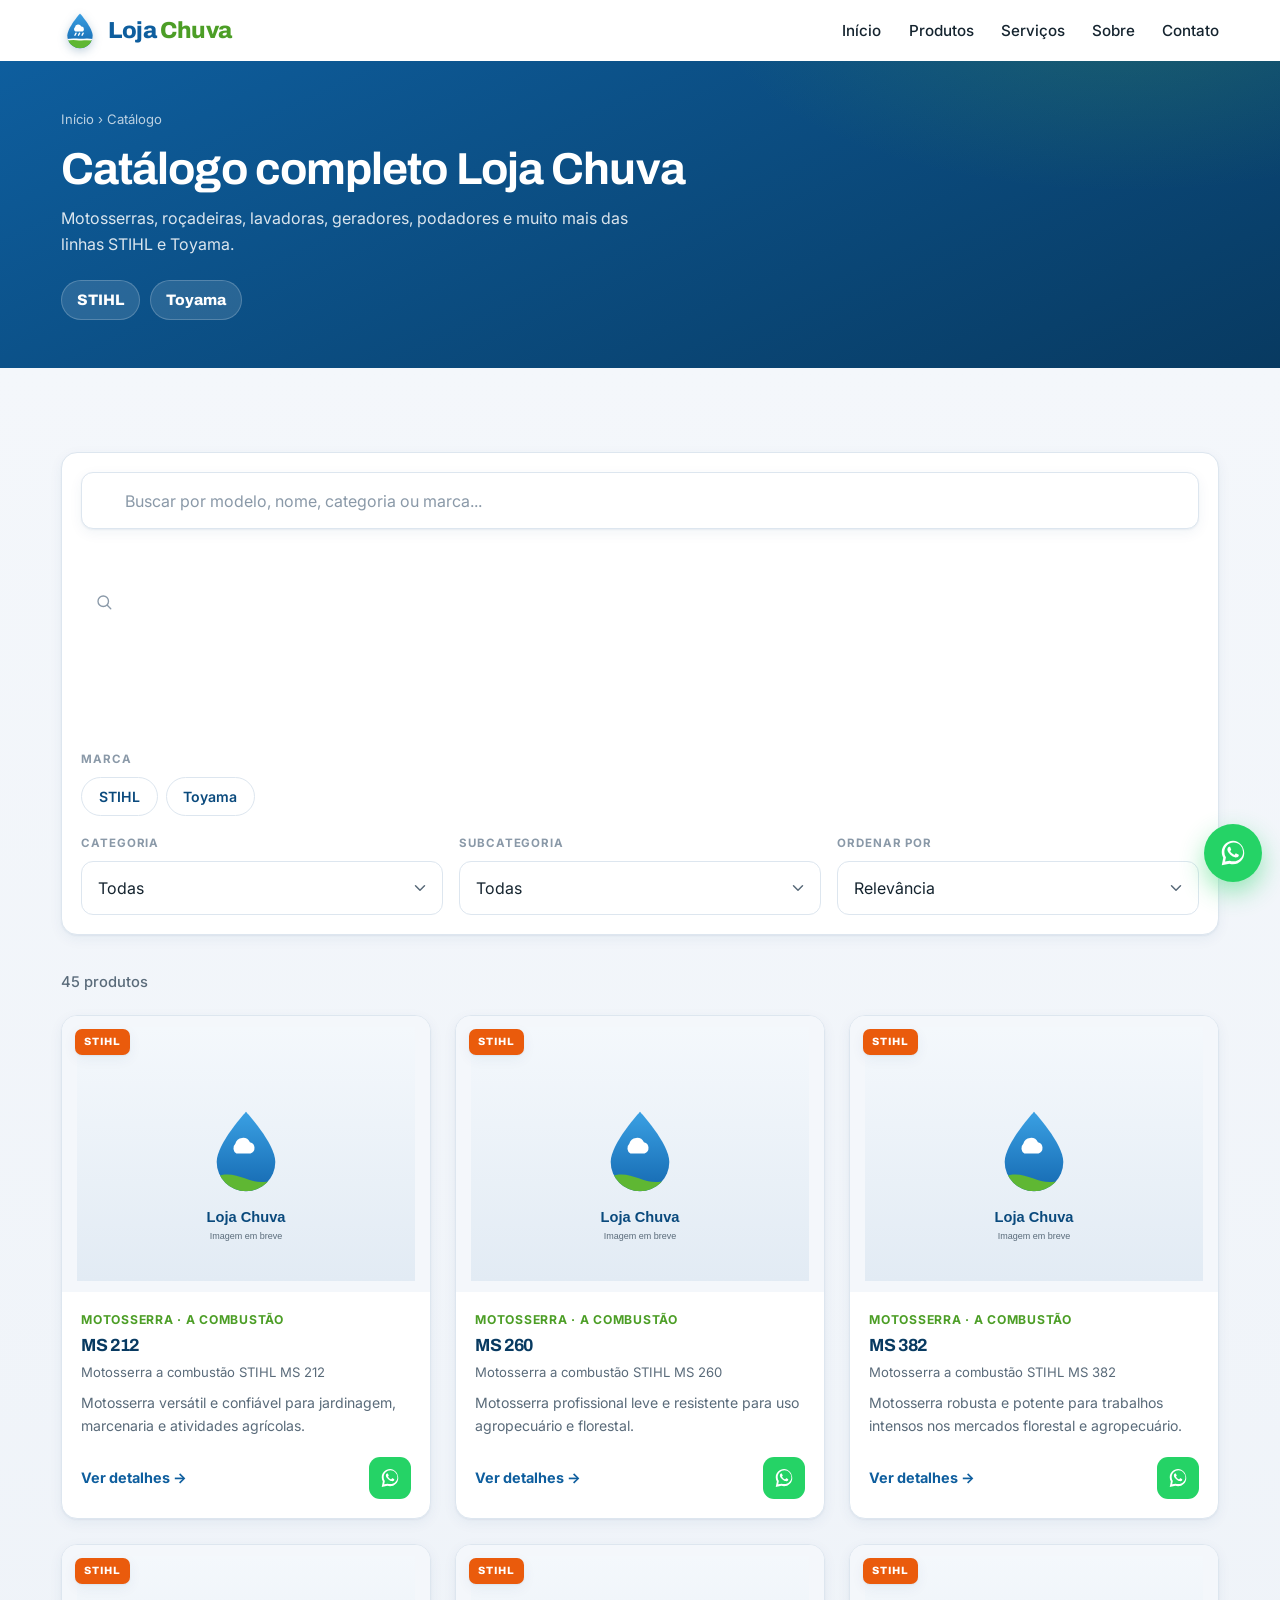
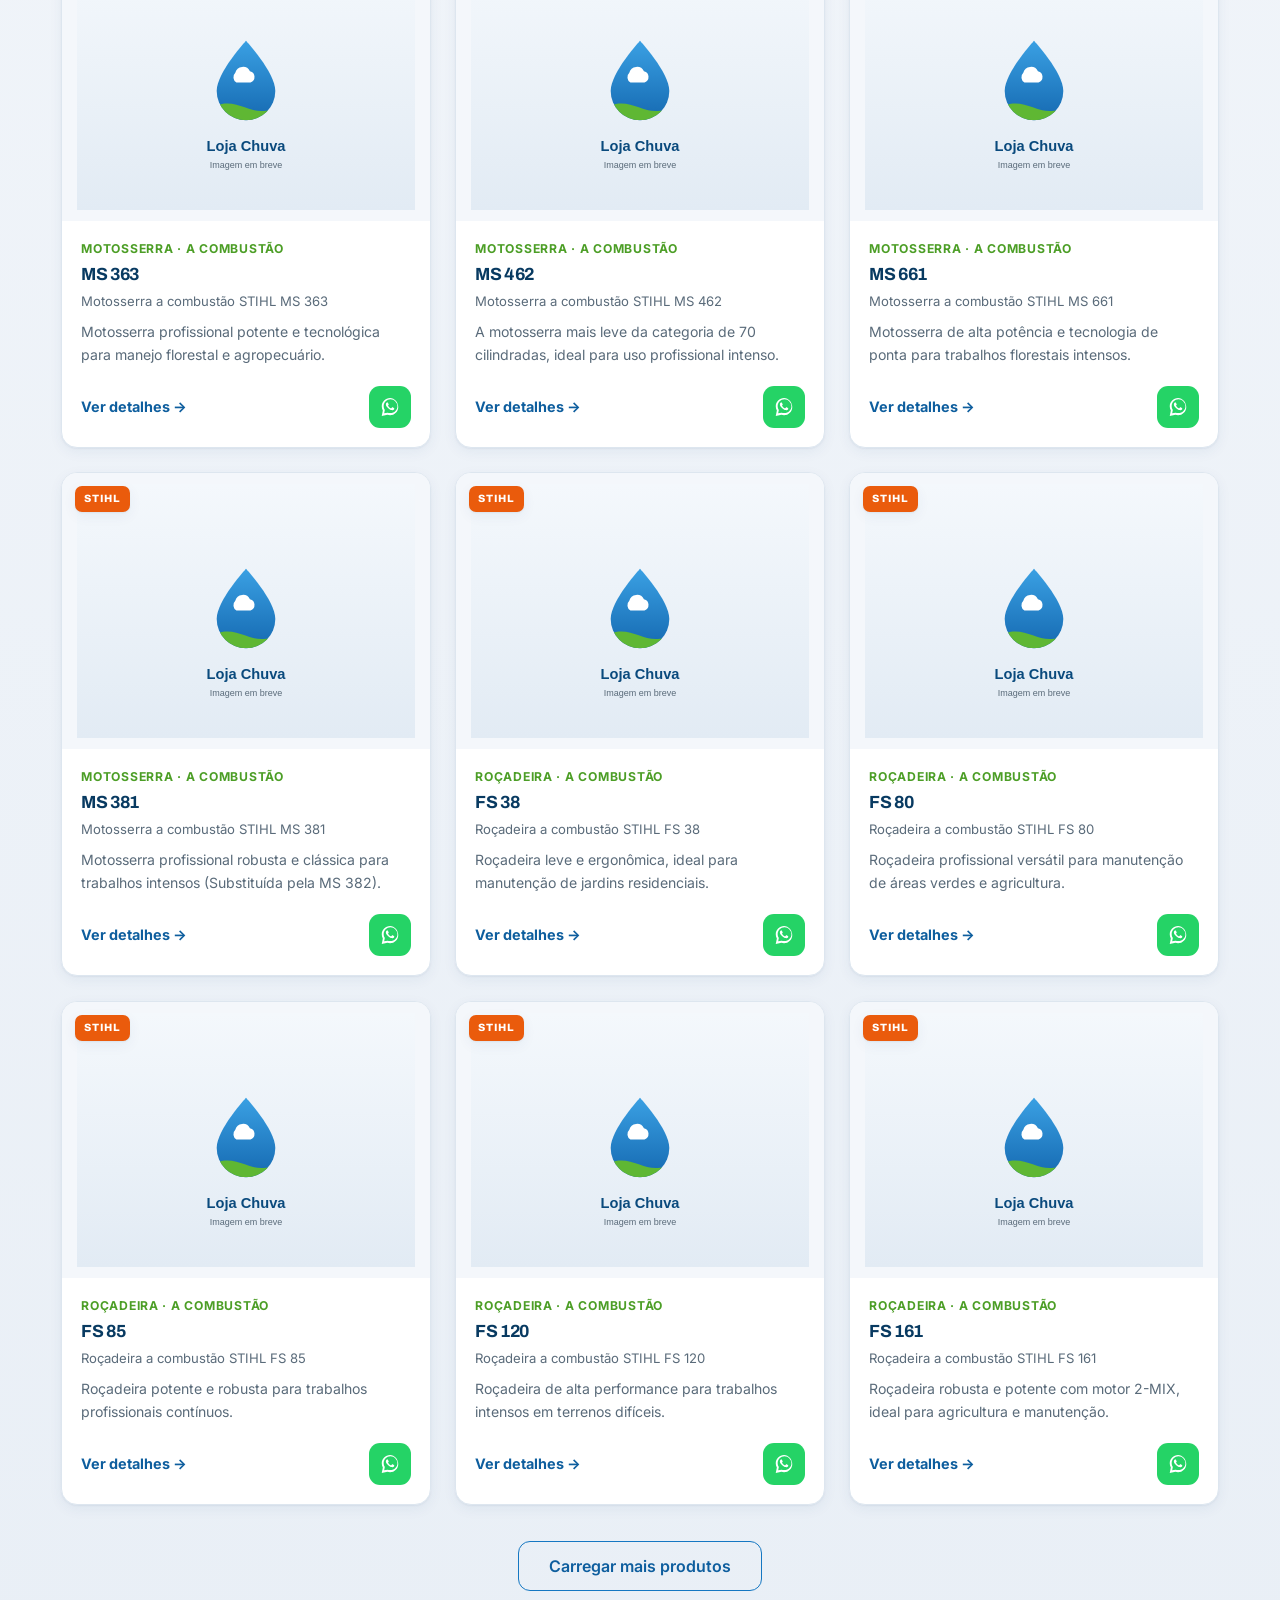
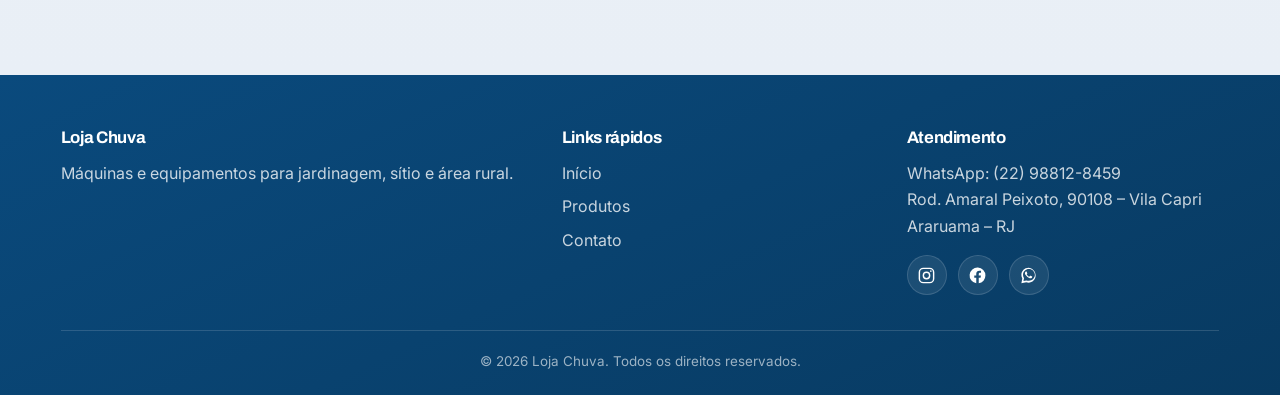
==== catalogo.html @ 65fa869e "feat: finalize Loja Chuva catalog website" ====
<!DOCTYPE html>
<html lang="pt-BR">
<head>
  <meta charset="UTF-8" />
  <meta name="viewport" content="width=device-width, initial-scale=1.0" />
  <title>Catálogo | Loja Chuva</title>
  <meta name="description" content="Catálogo de máquinas STIHL e Toyama da Loja Chuva: motosserras, roçadeiras, geradores e muito mais." />

  <link rel="preconnect" href="https://fonts.googleapis.com" />
  <link rel="preconnect" href="https://fonts.gstatic.com" crossorigin />
  <link href="https://fonts.googleapis.com/css2?family=Archivo:wght@600;700;800&family=Inter:wght@400;500;600;700&display=swap" rel="stylesheet" />

  <link rel="icon" type="image/png" href="assets/logo/logo-loja-chuva.png" />
  <link rel="stylesheet" href="css/style.css" />
  <link rel="stylesheet" href="css/animations.css" />
</head>
<body>

  <!-- ===================== HEADER (comum) ===================== -->
  <header class="site-header">
    <div class="site-header__inner">
      <a class="site-header__logo" href="index.html" aria-label="Loja Chuva - página inicial">
        <svg class="site-header__mark" viewBox="0 0 48 48" fill="none" aria-hidden="true">
          <defs>
            <linearGradient id="lcDrop" x1="24" y1="3" x2="24" y2="46" gradientUnits="userSpaceOnUse"><stop stop-color="#3AA0E3"/><stop offset="1" stop-color="#1366AE"/></linearGradient>
            <clipPath id="lcClip"><path d="M24 3C24 3 8 21 8 31a16 16 0 0 0 32 0C40 21 24 3 24 3Z"/></clipPath>
          </defs>
          <path d="M24 3C24 3 8 21 8 31a16 16 0 0 0 32 0C40 21 24 3 24 3Z" fill="url(#lcDrop)"/>
          <g clip-path="url(#lcClip)"><path d="M0 39C12 33 19 37 29 36s17 2 24 1v12H0Z" fill="#5FB733"/><path d="M0 39C12 33 19 37 29 36s17 2 24 1" stroke="#fff" stroke-width="2" fill="none"/></g>
          <path d="M17.6 20.6a4.2 4.2 0 0 1 8-1 3.2 3.2 0 0 1 .3 6.4H18.2a3.3 3.3 0 0 1-.6-5.4Z" fill="#fff"/>
          <g stroke="#fff" stroke-width="1.8" stroke-linecap="round"><path d="M19 28l-1.4 2.6"/><path d="M23.5 28l-1.4 2.6"/><path d="M28 28l-1.4 2.6"/></g>
        </svg>
        <span class="site-header__word">Loja <span class="is-accent">Chuva</span></span>
      </a>
      <button class="menu-toggle" data-menu-toggle aria-label="Abrir menu" aria-expanded="false">☰</button>
      <nav class="main-nav" data-nav>
        <ul>
          <li><a href="index.html">Início</a></li>
          <li><a href="catalogo.html">Produtos</a></li>
          <li><a href="index.html#servicos">Serviços</a></li>
          <li><a href="index.html#sobre">Sobre</a></li>
          <li><a href="index.html#contato">Contato</a></li>
        </ul>
      </nav>
    </div>
  </header>

  <!-- ===================== CONTEUDO ===================== -->
  <main>
    <!-- Hero do catalogo -->
    <section class="catalog-hero">
      <div class="container">
        <nav class="catalog-hero__crumb" aria-label="Você está em">
          <a href="index.html">Início</a> &rsaquo; <span>Catálogo</span>
        </nav>
        <h1 class="catalog-hero__title">Catálogo completo Loja Chuva</h1>
        <p class="catalog-hero__sub">
          Motosserras, roçadeiras, lavadoras, geradores, podadores e muito mais das linhas
          STIHL e Toyama.
        </p>
        <div class="catalog-hero__brands" data-hero-brands aria-label="Marcas"></div>
      </div>
    </section>

    <section class="page-section page-section--tint">
      <div class="container catalog">
        <!-- Botao de filtros (mobile) -->
        <button class="catalog-filter-toggle" data-filter-toggle type="button" aria-expanded="false">
          <svg viewBox="0 0 24 24" fill="none" stroke="currentColor" stroke-width="1.8" stroke-linecap="round" stroke-linejoin="round" aria-hidden="true"><path d="M4 6h16M7 12h10M10 18h4"/></svg>
          Filtrar e ordenar
        </button>

        <!-- Painel de filtros (colapsavel no mobile) -->
        <div class="catalog-panel" data-filters-panel>
          <div class="catalog-search">
            <svg viewBox="0 0 24 24" fill="none" stroke="currentColor" stroke-width="1.8" stroke-linecap="round" stroke-linejoin="round" aria-hidden="true"><circle cx="11" cy="11" r="7"/><path d="M21 21l-4.3-4.3"/></svg>
            <input type="search" data-search placeholder="Buscar por modelo, nome, categoria ou marca..." aria-label="Buscar produtos" />
          </div>

          <div class="catalog-filter">
            <span class="catalog-filter__label">Marca</span>
            <div class="catalog-pills" data-filter-brand role="group" aria-label="Filtrar por marca"></div>
          </div>

          <div class="catalog-filter catalog-filter--row">
            <label class="catalog-field">
              <span class="catalog-filter__label">Categoria</span>
              <select data-filter-category aria-label="Filtrar por categoria"><option value="">Todas</option></select>
            </label>
            <label class="catalog-field">
              <span class="catalog-filter__label">Subcategoria</span>
              <select data-filter-subcategory aria-label="Filtrar por subcategoria"><option value="">Todas</option></select>
            </label>
            <label class="catalog-field">
              <span class="catalog-filter__label">Ordenar por</span>
              <select data-sort aria-label="Ordenar produtos">
                <option value="relevancia">Relevância</option>
                <option value="nome">Nome (A–Z)</option>
                <option value="marca">Marca (STIHL → Toyama)</option>
                <option value="categoria">Categoria</option>
              </select>
            </label>
          </div>
        </div>

        <!-- Chips de filtros ativos -->
        <div class="catalog-active" data-active-filters></div>

        <!-- Contador -->
        <p class="catalog-count" data-count aria-live="polite"></p>

        <!-- Grade de produtos -->
        <div class="product-grid" data-grid aria-busy="true"></div>

        <!-- Carregar mais -->
        <div class="catalog-more" data-more hidden>
          <button class="btn btn--outline btn--lg" data-load-more type="button">Carregar mais produtos</button>
        </div>
      </div>
    </section>
  </main>

  <!-- ===================== FOOTER (comum) ===================== -->
  <footer class="site-footer">
    <div class="container">
      <div class="site-footer__grid">
        <div>
          <h4>Loja Chuva</h4>
          <p>Máquinas e equipamentos para jardinagem, sítio e área rural.</p>
        </div>
        <div>
          <h4>Links rápidos</h4>
          <ul>
            <li><a href="index.html">Início</a></li>
            <li><a href="catalogo.html">Produtos</a></li>
            <li><a href="index.html#contato">Contato</a></li>
          </ul>
        </div>
        <div>
          <h4>Atendimento</h4>
          <p>WhatsApp: (22) 98812-8459</p>
          <p>Rod. Amaral Peixoto, 90108 – Vila Capri</p>
          <p>Araruama – RJ</p>
          <!-- TODO: substituir os # pelos links reais das redes sociais da Loja Chuva -->
          <div class="site-footer__social">
            <a href="#" aria-label="Instagram da Loja Chuva">
              <svg viewBox="0 0 24 24" fill="none" stroke="currentColor" stroke-width="1.8" stroke-linecap="round" stroke-linejoin="round" aria-hidden="true"><rect x="3" y="3" width="18" height="18" rx="5"/><circle cx="12" cy="12" r="4"/><circle cx="17.5" cy="6.5" r="1" fill="currentColor" stroke="none"/></svg>
            </a>
            <a href="#" aria-label="Facebook da Loja Chuva">
              <svg viewBox="0 0 24 24" fill="currentColor" aria-hidden="true"><path d="M22 12a10 10 0 1 0-11.56 9.88v-6.99H7.9V12h2.54V9.8c0-2.5 1.49-3.89 3.78-3.89 1.09 0 2.24.2 2.24.2v2.46h-1.26c-1.24 0-1.63.77-1.63 1.56V12h2.78l-.44 2.89h-2.34v6.99A10 10 0 0 0 22 12z"/></svg>
            </a>
            <a data-whatsapp-generic href="#" target="_blank" rel="noopener" aria-label="WhatsApp da Loja Chuva">
              <svg viewBox="0 0 32 32" fill="currentColor" aria-hidden="true"><path d="M16.04 3C9.4 3 4 8.4 4 15.04c0 2.12.55 4.18 1.6 6L4 29l8.16-1.55a12 12 0 0 0 3.88.64h.01C22.69 28.09 28 22.69 28 16.05 28 9.4 22.68 3 16.04 3zm0 21.9h-.01a10 10 0 0 1-3.4-.58l-.24-.1-4.84.92.92-4.72-.16-.25a9.94 9.94 0 0 1-1.52-5.3c0-5.5 4.48-9.98 9.99-9.98 2.67 0 5.18 1.04 7.06 2.93a9.9 9.9 0 0 1 2.93 7.06c0 5.5-4.48 9.98-9.99 9.98zm5.48-7.48c-.3-.15-1.77-.87-2.04-.97-.27-.1-.47-.15-.67.15-.2.3-.77.97-.95 1.17-.17.2-.35.22-.65.07-.3-.15-1.26-.46-2.4-1.48-.89-.79-1.49-1.77-1.66-2.07-.17-.3-.02-.46.13-.61.13-.13.3-.35.45-.52.15-.17.2-.3.3-.5.1-.2.05-.37-.02-.52-.08-.15-.67-1.62-.92-2.22-.24-.58-.49-.5-.67-.51l-.57-.01c-.2 0-.52.07-.8.37-.27.3-1.05 1.02-1.05 2.5 0 1.47 1.08 2.89 1.23 3.09.15.2 2.12 3.24 5.14 4.54.72.31 1.28.5 1.71.64.72.23 1.38.2 1.9.12.58-.09 1.77-.72 2.02-1.42.25-.7.25-1.3.17-1.42-.07-.13-.27-.2-.57-.35z"/></svg>
            </a>
          </div>
        </div>
      </div>
      <div class="site-footer__bottom">
        &copy; <span data-current-year>2026</span> Loja Chuva. Todos os direitos reservados.
      </div>
    </div>
  </footer>

  <a class="whatsapp-float" data-whatsapp-float href="#" target="_blank" rel="noopener" aria-label="Falar no WhatsApp">
    <svg viewBox="0 0 32 32" fill="currentColor" aria-hidden="true"><path d="M16.04 3C9.4 3 4 8.4 4 15.04c0 2.12.55 4.18 1.6 6L4 29l8.16-1.55a12 12 0 0 0 3.88.64h.01C22.69 28.09 28 22.69 28 16.05 28 9.4 22.68 3 16.04 3zm0 21.9h-.01a10 10 0 0 1-3.4-.58l-.24-.1-4.84.92.92-4.72-.16-.25a9.94 9.94 0 0 1-1.52-5.3c0-5.5 4.48-9.98 9.99-9.98 2.67 0 5.18 1.04 7.06 2.93a9.9 9.9 0 0 1 2.93 7.06c0 5.5-4.48 9.98-9.99 9.98zm5.48-7.48c-.3-.15-1.77-.87-2.04-.97-.27-.1-.47-.15-.67.15-.2.3-.77.97-.95 1.17-.17.2-.35.22-.65.07-.3-.15-1.26-.46-2.4-1.48-.89-.79-1.49-1.77-1.66-2.07-.17-.3-.02-.46.13-.61.13-.13.3-.35.45-.52.15-.17.2-.3.3-.5.1-.2.05-.37-.02-.52-.08-.15-.67-1.62-.92-2.22-.24-.58-.49-.5-.67-.51l-.57-.01c-.2 0-.52.07-.8.37-.27.3-1.05 1.02-1.05 2.5 0 1.47 1.08 2.89 1.23 3.09.15.2 2.12 3.24 5.14 4.54.72.31 1.28.5 1.71.64.72.23 1.38.2 1.9.12.58-.09 1.77-.72 2.02-1.42.25-.7.25-1.3.17-1.42-.07-.13-.27-.2-.57-.35z"/></svg>
  </a>

  <!-- ===================== SCRIPTS ===================== -->
  <!-- Ordem importa: data-loader.js -> main.js -> catalogo.js -->
  <script src="js/data-loader.js"></script>
  <script src="js/main.js"></script>
  <script src="js/catalogo.js"></script>
</body>
</html>
---- css/style.css ----
/* =============================================================
   Loja Chuva v2.0 - style.css
   -------------------------------------------------------------
   Identidade real da marca: AZUL (gota) + VERDE (colina) + branco.
   Tipografia: Archivo (titulos / letreiro) + Inter (corpo).
   Visual institucional/comercial, loja fisica confiavel.
   ============================================================= */

/* ---- Tokens ---- */
:root {
  /* Azul (cor principal - da gota do logo) */
  --azul-300: #e8f3fc;
  --azul-400: #5fb2ea;
  --azul-500: #2a93dc;
  --azul-600: #1577c2;
  --azul-700: #0e5e9e;
  --azul-800: #0a4a7d;
  --azul-900: #083a61;
  /* Verde (apoio - da colina do logo) */
  --verde-300: #e4f5d8;
  --verde-400: #7bcb53;
  --verde-500: #5fb733;
  --verde-600: #4c9e26;
  --verde-700: #3c8420;
  /* Neutros frios */
  --branco: #ffffff;
  --gelo: #f4f7fb;
  --gelo-200: #e9eff6;
  --linha: #dde6ef;
  --tinta: #15242f;
  --tinta-400: #51647400;
  --cinza: #5a6b7a;
  --cinza-300: #8a99a8;
  --whatsapp: #25d366;

  /* Aliases de compatibilidade (regras antigas) */
  --cor-primaria: var(--azul-600);
  --cor-primaria-escura: var(--azul-800);
  --cor-secundaria: var(--verde-500);
  --cor-grafite: var(--tinta);
  --cor-clara: var(--gelo);
  --cor-branca: #ffffff;
  --cor-whatsapp: var(--whatsapp);
  --verde-800: var(--verde-700);

  --fonte-titulo: "Archivo", system-ui, sans-serif;
  --fonte-corpo: "Inter", system-ui, -apple-system, sans-serif;

  --raio: 16px;
  --raio-sm: 11px;
  --container: 1200px;
  --ease: cubic-bezier(0.22, 0.61, 0.36, 1);

  --sombra-sm: 0 1px 2px rgba(10, 74, 125, 0.06), 0 4px 14px rgba(10, 74, 125, 0.06);
  --sombra-md: 0 10px 26px rgba(10, 74, 125, 0.1), 0 2px 6px rgba(10, 74, 125, 0.06);
  --sombra-lg: 0 26px 56px rgba(8, 58, 97, 0.2);
  --sombra: var(--sombra-md);
}

/* ---- Reset / base ---- */
*, *::before, *::after { box-sizing: border-box; margin: 0; padding: 0; }
html { scroll-behavior: smooth; }
body {
  font-family: var(--fonte-corpo);
  color: var(--tinta);
  background: var(--branco);
  line-height: 1.65;
  -webkit-font-smoothing: antialiased;
  text-rendering: optimizeLegibility;
}
h1, h2, h3, h4 {
  font-family: var(--fonte-titulo);
  line-height: 1.08;
  letter-spacing: -0.02em;
  color: var(--tinta);
  font-weight: 700;
}
img { max-width: 100%; display: block; }
ul { list-style: none; }
a { color: inherit; text-decoration: none; }
::selection { background: var(--azul-600); color: #fff; }
:focus-visible { outline: 3px solid rgba(42, 147, 220, 0.55); outline-offset: 2px; border-radius: 6px; }

.container { width: 100%; max-width: var(--container); margin: 0 auto; padding: 0 1.3rem; }

/* =============================================================
   BOTOES
   ============================================================= */
.btn {
  display: inline-flex; align-items: center; justify-content: center; gap: 0.5rem;
  padding: 0.85rem 1.6rem;
  border-radius: 12px;
  font-family: var(--fonte-corpo); font-weight: 600; font-size: 0.95rem; line-height: 1;
  cursor: pointer; border: 1.5px solid transparent;
  transition: transform 0.25s var(--ease), box-shadow 0.25s var(--ease),
    background-color 0.25s var(--ease), border-color 0.25s var(--ease), color 0.25s var(--ease);
}
.btn:hover { transform: translateY(-2px); box-shadow: var(--sombra-md); }
.btn:active { transform: translateY(0); }
.btn--primary { background: var(--azul-600); color: #fff; }
.btn--primary:hover { background: var(--azul-700); }
.btn--secondary { background: var(--verde-500); color: #07330a; }
.btn--secondary:hover { background: var(--verde-600); color: #fff; }
.btn--outline { background: transparent; border-color: var(--azul-600); color: var(--azul-700); }
.btn--outline:hover { background: var(--azul-600); color: #fff; }
.btn--outline-light { background: rgba(255,255,255,0.08); border-color: rgba(255,255,255,0.6); color: #fff; }
.btn--outline-light:hover { background: rgba(255,255,255,0.18); border-color: #fff; }
.btn--whatsapp { background: var(--whatsapp); color: #06351c; font-weight: 700; }
.btn--whatsapp:hover { background: #1fc05c; }
.btn--lg { padding: 1rem 1.9rem; font-size: 1rem; }

/* =============================================================
   HEADER + LOGOMARCA
   ============================================================= */
.site-header {
  position: sticky; top: 0; z-index: 100;
  background: rgba(255,255,255,0.82);
  -webkit-backdrop-filter: blur(12px); backdrop-filter: blur(12px);
  border-bottom: 1px solid transparent;
  transition: box-shadow 0.3s var(--ease), border-color 0.3s var(--ease), background-color 0.3s var(--ease);
}
.site-header--scrolled { box-shadow: var(--sombra-sm); border-bottom-color: var(--linha); background: rgba(255,255,255,0.94); }
.site-header__inner {
  display: flex; align-items: center; justify-content: space-between; gap: 1.2rem;
  padding: 0.7rem 1.3rem; max-width: var(--container); margin: 0 auto;
}
.site-header__logo { display: inline-flex; align-items: center; gap: 0.6rem; }
.site-header__mark { width: 38px; height: 38px; flex: none; filter: drop-shadow(0 3px 5px rgba(10,74,125,0.25)); }
.site-header__word {
  font-family: var(--fonte-titulo); font-weight: 800; font-size: 1.45rem; letter-spacing: -0.02em;
  color: var(--azul-700); line-height: 1;
}
.site-header__word .is-accent { color: var(--verde-600); }

.main-nav ul { display: flex; gap: 1.7rem; }
.main-nav a { position: relative; font-weight: 500; font-size: 0.95rem; color: var(--tinta); padding: 0.2rem 0; }
.main-nav a::after { content: ""; position: absolute; left: 0; bottom: -3px; height: 2px; width: 0; background: var(--verde-500); transition: width 0.3s var(--ease); }
.main-nav a:hover { color: var(--azul-700); }
.main-nav a:hover::after { width: 100%; }

.menu-toggle { display: none; background: none; border: none; font-size: 1.7rem; line-height: 1; cursor: pointer; color: var(--azul-700); }

/* =============================================================
   ESTRUTURA DE SECAO
   ============================================================= */
.page-section { padding: 4.5rem 0; }
.page-section--tint { background: linear-gradient(180deg, var(--gelo) 0%, var(--gelo-200) 100%); }
.page-section--dark {
  background:
    radial-gradient(900px 420px at 88% -10%, rgba(95,183,51,0.22), transparent 60%),
    linear-gradient(155deg, var(--azul-700) 0%, var(--azul-900) 100%);
  color: rgba(255,255,255,0.92);
}
.section-head { max-width: 680px; margin-bottom: 2.6rem; }
.section-head--center { margin-left: auto; margin-right: auto; text-align: center; }
.eyebrow {
  display: inline-flex; align-items: center; gap: 0.55rem;
  font-family: var(--fonte-titulo); font-weight: 700; font-size: 0.76rem;
  letter-spacing: 0.14em; text-transform: uppercase; color: var(--verde-600); margin-bottom: 0.8rem;
}
.eyebrow::before { content: ""; width: 26px; height: 3px; border-radius: 3px; background: var(--verde-500); }
.eyebrow--light { color: #bdf0a3; }
.section-head__sub { color: var(--cinza); margin-top: 0.6rem; font-size: 1.05rem; }
.section-foot { margin-top: 2.8rem; text-align: center; }
.page-title { font-size: clamp(1.8rem, 3.8vw, 2.6rem); color: var(--azul-800); font-weight: 800; }
.page-title--light { color: #fff; }
.empty-state { padding: 3rem 1rem; text-align: center; color: var(--cinza); }
.empty-state a { color: var(--azul-700); font-weight: 600; text-decoration: underline; }

/* =============================================================
   PLACEHOLDER DE IMAGEM (.media-ph)
   ============================================================= */
.media-ph { position: relative; overflow: hidden; background: linear-gradient(135deg, var(--azul-300) 0%, #d7e8f7 100%); }
.media-ph::before {
  content: ""; position: absolute; left: 50%; top: 50%; width: 46px; height: 46px;
  transform: translate(-50%, -78%); z-index: 0; opacity: 0.5;
  background-repeat: no-repeat; background-position: center; background-size: contain;
  background-image: url("data:image/svg+xml,%3Csvg xmlns='http://www.w3.org/2000/svg' viewBox='0 0 24 24' fill='none' stroke='%231577c2' stroke-width='1.4'%3E%3Crect x='3' y='3' width='18' height='18' rx='2'/%3E%3Ccircle cx='8.5' cy='8.5' r='1.6'/%3E%3Cpath d='M21 15l-5-5L5 21'/%3E%3C/svg%3E");
}
.media-ph::after {
  content: "Loja Chuva"; position: absolute; left: 0; right: 0; top: 50%; transform: translateY(14px);
  text-align: center; z-index: 0; font-family: var(--fonte-titulo); font-weight: 700;
  font-size: 0.7rem; letter-spacing: 0.18em; text-transform: uppercase; color: rgba(21,119,194,0.5);
}
.media-ph img { position: relative; z-index: 1; }
.media-ph--dark { background: linear-gradient(135deg, rgba(255,255,255,0.1) 0%, rgba(255,255,255,0.03) 100%); }
.media-ph--dark::before { opacity: 0.6; background-image: url("data:image/svg+xml,%3Csvg xmlns='http://www.w3.org/2000/svg' viewBox='0 0 24 24' fill='none' stroke='%23ffffff' stroke-width='1.4'%3E%3Crect x='3' y='3' width='18' height='18' rx='2'/%3E%3Ccircle cx='8.5' cy='8.5' r='1.6'/%3E%3Cpath d='M21 15l-5-5L5 21'/%3E%3C/svg%3E"); }
.media-ph--dark::after { color: rgba(255,255,255,0.7); }
img.is-broken { display: none; }

/* =============================================================
   HERO
   ============================================================= */
.hero { position: relative; overflow: hidden; padding: 3.2rem 0 4rem; background: linear-gradient(180deg, #ffffff 0%, var(--gelo) 100%); }
.hero::before {
  content: ""; position: absolute; top: -160px; right: -120px; width: 520px; height: 520px; z-index: 0;
  background: radial-gradient(circle at center, rgba(42,147,220,0.16), transparent 70%);
  pointer-events: none;
}
.hero__inner { position: relative; z-index: 1; display: grid; gap: 2.4rem; grid-template-columns: 1fr; align-items: center; }
.hero__eyebrow {
  display: inline-flex; align-items: center; gap: 0.5rem; font-family: var(--fonte-titulo);
  font-weight: 700; font-size: 0.78rem; letter-spacing: 0.12em; text-transform: uppercase;
  color: var(--azul-700); background: var(--azul-300); padding: 0.4rem 0.9rem; border-radius: 999px; margin-bottom: 1.1rem;
}
.hero__title { font-size: clamp(2.2rem, 6vw, 3.7rem); font-weight: 800; line-height: 1.02; color: var(--azul-900); }
.hero__title span { color: var(--verde-600); }
.hero__text { margin: 1.3rem 0 1.8rem; max-width: 50ch; font-size: 1.1rem; color: var(--cinza); }
.hero__actions { display: flex; flex-wrap: wrap; gap: 0.9rem; }
.hero__badges { display: flex; flex-wrap: wrap; gap: 0.55rem; margin-top: 2rem; }
.hero__badges li {
  font-size: 0.82rem; font-weight: 600; color: var(--azul-800);
  padding: 0.45rem 0.95rem; border-radius: 999px; background: #fff; border: 1px solid var(--linha); box-shadow: var(--sombra-sm);
}
.hero__badges li::before { content: "✓ "; color: var(--verde-600); font-weight: 800; }

.hero__media { position: relative; }
.hero__photo {
  position: relative; border-radius: 22px; overflow: hidden; min-height: 300px; aspect-ratio: 4 / 3;
  box-shadow: var(--sombra-lg); border: 5px solid #fff;
}
.hero__photo img { width: 100%; height: 100%; object-fit: cover; }
/* chip flutuante sobreposto */
.hero__chip {
  position: absolute; left: -14px; bottom: 22px; z-index: 3;
  display: flex; align-items: center; gap: 0.7rem;
  background: #fff; border-radius: 14px; padding: 0.7rem 1rem; box-shadow: var(--sombra-lg); border: 1px solid var(--linha);
}
.hero__chip svg { width: 30px; height: 30px; flex: none; }
.hero__chip strong { display: block; font-family: var(--fonte-titulo); color: var(--azul-800); font-size: 0.95rem; line-height: 1.1; }
.hero__chip span { font-size: 0.8rem; color: var(--cinza); }

/* =============================================================
   FAIXA DE MARCAS
   ============================================================= */
.brands { background: var(--branco); border-top: 1px solid var(--linha); border-bottom: 1px solid var(--linha); }
.brands__inner { display: flex; align-items: center; flex-wrap: wrap; gap: 1rem 2.4rem; padding: 1.4rem 1.3rem; justify-content: center; }
.brands__label { font-size: 0.8rem; text-transform: uppercase; letter-spacing: 0.1em; color: var(--cinza-300); font-weight: 600; }
.brands__list { display: flex; flex-wrap: wrap; gap: 1.2rem 2rem; align-items: center; }
.brands__item {
  font-family: var(--fonte-titulo); font-weight: 800; letter-spacing: 0.02em; font-size: 1.15rem;
  color: var(--azul-800); opacity: 0.75; transition: opacity 0.3s var(--ease), color 0.3s var(--ease);
}
.brands__item:hover { opacity: 1; color: var(--azul-600); }

/* =============================================================
   CATEGORIAS (bento)
   ============================================================= */
.bento { display: grid; gap: 1.1rem; grid-template-columns: 1fr; }
.bento-card {
  position: relative; overflow: hidden; display: flex; flex-direction: column; justify-content: flex-end;
  min-height: 180px; padding: 1.5rem; border-radius: var(--raio); color: #fff;
  background: linear-gradient(150deg, var(--azul-600), var(--azul-800));
  box-shadow: var(--sombra-sm); transition: transform 0.4s var(--ease), box-shadow 0.4s var(--ease);
}
.bento-card:nth-child(2) { background: linear-gradient(150deg, var(--verde-500), var(--verde-700)); }
.bento-card:nth-child(3) { background: linear-gradient(150deg, var(--azul-500), var(--azul-700)); }
.bento-card:nth-child(4) { background: linear-gradient(150deg, var(--azul-800), var(--azul-900)); }
.bento-card:hover { transform: translateY(-5px); box-shadow: var(--sombra-lg); }
.bento-card svg { width: 30px; height: 30px; color: rgba(255,255,255,0.92); margin-bottom: auto; }
.bento-card h3 { color: #fff; font-size: 1.3rem; margin-top: 1rem; }
.bento-card p { font-size: 0.9rem; color: rgba(255,255,255,0.85); margin-top: 0.25rem; }
.bento-card__go { margin-top: 0.9rem; font-weight: 600; font-size: 0.88rem; color: #fff; }
.bento-card__go::after { content: " →"; }
.bento-card::after { content: ""; position: absolute; right: -40px; top: -40px; width: 150px; height: 150px; border-radius: 50%; background: rgba(255,255,255,0.08); }

/* =============================================================
   GRADE / CARDS DE PRODUTO
   ============================================================= */
.product-grid { display: grid; grid-template-columns: repeat(auto-fill, minmax(258px, 1fr)); gap: 1.5rem; }
.product-card {
  display: flex; flex-direction: column; background: #fff; border: 1px solid var(--linha); border-radius: var(--raio);
  box-shadow: var(--sombra-sm); overflow: hidden;
  transition: transform 0.4s var(--ease), box-shadow 0.4s var(--ease), border-color 0.4s var(--ease);
}
.product-card:hover { transform: translateY(-6px); box-shadow: var(--sombra-lg); border-color: var(--azul-400); }
.product-card__media { position: relative; display: block; aspect-ratio: 4 / 3; background: var(--gelo); }
.product-card__media img { width: 100%; height: 100%; object-fit: contain; padding: 0.7rem; transition: transform 0.6s var(--ease); }
.product-card:hover .product-card__media img { transform: scale(1.05); }
.product-card__badge {
  position: absolute; top: 0.8rem; left: 0.8rem; z-index: 2;
  font-family: var(--fonte-titulo); font-weight: 800; font-size: 0.66rem; letter-spacing: 0.08em;
  color: #fff; background: var(--azul-700); padding: 0.28rem 0.6rem; border-radius: 7px; box-shadow: var(--sombra-sm);
}
.product-card__body { padding: 1.1rem 1.2rem 1.2rem; display: flex; flex-direction: column; gap: 0.35rem; flex: 1; }
.product-card__cat { font-size: 0.76rem; text-transform: uppercase; letter-spacing: 0.06em; color: var(--verde-600); font-weight: 700; }
.product-card__title { font-size: 1.1rem; color: var(--azul-900); line-height: 1.2; }
.product-card__foot { margin-top: auto; padding-top: 0.9rem; display: flex; align-items: center; justify-content: space-between; gap: 0.6rem; }
.product-card__link { font-weight: 700; font-size: 0.9rem; color: var(--azul-700); }
.product-card:hover .product-card__link { color: var(--azul-600); }
.product-card__wa {
  display: inline-flex; align-items: center; justify-content: center; flex: none;
  width: 42px; height: 42px; border-radius: 11px; background: var(--whatsapp); color: #fff;
  transition: transform 0.25s var(--ease), background-color 0.25s var(--ease);
}
.product-card__wa svg { width: 22px; height: 22px; }
.product-card__wa:hover { transform: translateY(-2px); background: #1fc05c; }

/* =============================================================
   PAGINA DE PRODUTO
   ============================================================= */
.breadcrumb { font-size: 0.85rem; color: var(--cinza); margin-bottom: 1.8rem; }
.breadcrumb a { color: var(--cinza); }
.breadcrumb a:hover { color: var(--azul-700); }
.product-detail { display: grid; gap: 2.4rem; }
.product-detail__media {
  border-radius: var(--raio); box-shadow: var(--sombra-sm); border: 1px solid var(--linha);
  min-height: 340px; display: flex; align-items: center; justify-content: center; background: #fff;
}
.product-detail__media img { max-height: 420px; width: auto; object-fit: contain; padding: 1.5rem; }
.product-detail__brand { display: inline-block; font-family: var(--fonte-titulo); font-size: 0.72rem; text-transform: uppercase; letter-spacing: 0.1em; font-weight: 800; color: #fff; background: var(--azul-700); padding: 0.28rem 0.6rem; border-radius: 7px; }
.product-detail__title { margin: 0.7rem 0 0.3rem; font-size: clamp(1.7rem, 3.6vw, 2.3rem); color: var(--azul-900); }
.product-detail__category { color: var(--verde-600); font-weight: 600; margin-bottom: 1.2rem; }
.product-detail__short { font-size: 1.12rem; font-weight: 500; color: var(--tinta); }
.product-detail__long { margin-top: 0.6rem; color: var(--cinza); }
.product-detail__info h2 { margin: 1.9rem 0 0.7rem; font-size: 1.15rem; color: var(--azul-800); }
.product-detail__apps { display: grid; gap: 0.4rem; }
.product-detail__apps li { padding-left: 1.4rem; position: relative; color: var(--cinza); }
.product-detail__apps li::before { content: ""; position: absolute; left: 0; top: 0.55em; width: 7px; height: 7px; border-radius: 50%; background: var(--verde-500); }
.product-detail__specs { width: 100%; border-collapse: collapse; border: 1px solid var(--linha); border-radius: var(--raio-sm); overflow: hidden; }
.product-detail__specs th, .product-detail__specs td { text-align: left; padding: 0.7rem 0.95rem; border-bottom: 1px solid var(--linha); font-size: 0.92rem; }
.product-detail__specs tr:last-child th, .product-detail__specs tr:last-child td { border-bottom: none; }
.product-detail__specs th { text-transform: capitalize; width: 42%; background: var(--gelo); color: var(--azul-800); font-weight: 600; }
.product-detail__actions { display: flex; flex-wrap: wrap; gap: 0.8rem; margin-top: 1.8rem; }

/* =============================================================
   SOBRE (institucional, bloco azul)
   ============================================================= */
.about { display: grid; gap: 2.6rem; grid-template-columns: 1fr; align-items: center; }
.about p { color: rgba(255,255,255,0.88); margin-bottom: 1rem; max-width: 58ch; }
.about__stats { display: flex; flex-wrap: wrap; gap: 1.6rem 2.4rem; margin-top: 1.6rem; }
.about__stat { position: relative; padding-left: 1rem; }
.about__stat::before { content: ""; position: absolute; left: 0; top: 0.15em; bottom: 0.15em; width: 3px; border-radius: 3px; background: var(--verde-500); }
.about__stat strong { display: block; font-family: var(--fonte-titulo); font-size: 1.05rem; color: #fff; }
.about__stat span { font-size: 0.85rem; color: rgba(255,255,255,0.75); }
.about__photo { position: relative; border-radius: var(--raio); overflow: hidden; min-height: 280px; box-shadow: var(--sombra-lg); border: 4px solid rgba(255,255,255,0.12); }
.about__photo img { width: 100%; height: 100%; object-fit: cover; }

/* =============================================================
   SERVICOS (painel + lista, sem cards repetidos)
   ============================================================= */
.services { display: grid; gap: 2rem; grid-template-columns: 1fr; align-items: center; }
.services__panel { background: #fff; border: 1px solid var(--linha); border-radius: var(--raio); padding: 1.8rem; box-shadow: var(--sombra-sm); }
.services__list { display: grid; gap: 0.4rem; }
.services__list li { display: flex; gap: 0.9rem; align-items: flex-start; padding: 0.9rem 0; border-bottom: 1px dashed var(--linha); }
.services__list li:last-child { border-bottom: none; }
.services__list svg { width: 26px; height: 26px; flex: none; color: var(--azul-600); margin-top: 0.1rem; }
.services__list strong { display: block; color: var(--azul-800); font-family: var(--fonte-titulo); font-size: 1.02rem; }
.services__list span { font-size: 0.9rem; color: var(--cinza); }
.services__photo { position: relative; border-radius: var(--raio); overflow: hidden; min-height: 280px; box-shadow: var(--sombra-md); }
.services__photo img { width: 100%; height: 100%; object-fit: cover; }

/* =============================================================
   CONTATO + MAPA (integrados)
   ============================================================= */
.contact { display: grid; gap: 1.6rem; grid-template-columns: 1fr; }
.contact__card { background: #fff; border: 1px solid var(--linha); border-radius: var(--raio); padding: 1.8rem; box-shadow: var(--sombra-sm); }
.contact__list { display: grid; gap: 1.2rem; margin: 1.3rem 0 1.6rem; }
.contact__list li { display: flex; gap: 0.9rem; align-items: flex-start; }
.contact__ico { width: 40px; height: 40px; flex: none; border-radius: 11px; background: var(--azul-300); color: var(--azul-700); display: flex; align-items: center; justify-content: center; }
.contact__ico svg { width: 20px; height: 20px; }
.contact__label { display: block; font-size: 0.72rem; text-transform: uppercase; letter-spacing: 0.08em; color: var(--verde-600); font-weight: 700; margin-bottom: 0.15rem; }
.contact__val { color: var(--tinta); font-weight: 500; }
.contact__social { display: flex; gap: 0.6rem; margin-top: 0.4rem; }
.contact__social a { width: 42px; height: 42px; border-radius: 11px; display: inline-flex; align-items: center; justify-content: center; background: var(--gelo); border: 1px solid var(--linha); color: var(--azul-700); transition: background-color 0.3s var(--ease), color 0.3s var(--ease), transform 0.3s var(--ease); }
.contact__social a:hover { background: var(--azul-600); color: #fff; transform: translateY(-3px); }
.contact__social svg { width: 19px; height: 19px; }
.contact__map { position: relative; border-radius: var(--raio); overflow: hidden; box-shadow: var(--sombra-md); border: 1px solid var(--linha); min-height: 320px; }
.contact__map iframe { width: 100%; height: 100%; min-height: 320px; border: 0; display: block; }
.map-placeholder {
  display: flex; flex-direction: column; align-items: center; justify-content: center; gap: 0.5rem; text-align: center;
  height: 100%; min-height: 320px; background: linear-gradient(135deg, var(--azul-300), #d7e8f7); color: var(--azul-800); padding: 1.5rem;
}
.map-placeholder svg { width: 36px; height: 36px; color: var(--azul-700); }
.map-placeholder span { font-weight: 700; font-family: var(--fonte-titulo); }
.map-placeholder small { color: var(--cinza); }

/* Banda de cabecalho (catalogo) */
.catalog-hero { position: relative; overflow: hidden; color: #fff; padding: 3rem 0;
  background: radial-gradient(700px 320px at 88% -20%, rgba(95,183,51,0.2), transparent 60%), linear-gradient(155deg, var(--azul-700) 0%, var(--azul-900) 100%); }
.catalog-hero__crumb { font-size: 0.82rem; color: rgba(255,255,255,0.72); margin-bottom: 0.9rem; }
.catalog-hero__crumb a { color: rgba(255,255,255,0.72); }
.catalog-hero__crumb a:hover { color: var(--verde-400); }
.catalog-hero__title { font-size: clamp(1.9rem, 4.5vw, 2.8rem); color: #fff; }
.catalog-hero__sub { margin-top: 0.7rem; max-width: 60ch; color: rgba(255,255,255,0.85); }

/* =============================================================
   CATALOGO - BUSCA E FILTROS
   ============================================================= */
.sr-only {
  position: absolute; width: 1px; height: 1px; padding: 0; margin: -1px;
  overflow: hidden; clip: rect(0, 0, 0, 0); white-space: nowrap; border: 0;
}
.catalog-toolbar {
  display: flex; flex-wrap: wrap; gap: 0.8rem; align-items: center; margin-bottom: 1.2rem;
}
.catalog-search { position: relative; flex: 1 1 260px; }
.catalog-search svg {
  position: absolute; left: 14px; top: 50%; transform: translateY(-50%);
  width: 18px; height: 18px; color: var(--cinza-300); pointer-events: none;
}
.catalog-search input {
  width: 100%; padding: 0.9rem 1rem 0.9rem 2.7rem; font: inherit; color: var(--tinta);
  background: #fff; border: 1px solid var(--linha); border-radius: 12px; box-shadow: var(--sombra-sm);
  transition: border-color 0.25s var(--ease), box-shadow 0.25s var(--ease);
}
.catalog-search input::placeholder { color: var(--cinza-300); }
.catalog-search input:focus { outline: none; border-color: var(--azul-500); box-shadow: 0 0 0 3px rgba(42,147,220,0.18); }

.catalog-select select {
  font: inherit; color: var(--tinta); cursor: pointer;
  padding: 0.9rem 2.4rem 0.9rem 1rem; background-color: #fff;
  border: 1px solid var(--linha); border-radius: 12px; box-shadow: var(--sombra-sm);
  -webkit-appearance: none; appearance: none;
  background-image: url("data:image/svg+xml,%3Csvg xmlns='http://www.w3.org/2000/svg' viewBox='0 0 24 24' fill='none' stroke='%235a6b7a' stroke-width='2' stroke-linecap='round' stroke-linejoin='round'%3E%3Cpolyline points='6 9 12 15 18 9'/%3E%3C/svg%3E");
  background-repeat: no-repeat; background-position: right 0.8rem center; background-size: 18px;
  transition: border-color 0.25s var(--ease), box-shadow 0.25s var(--ease);
}
.catalog-select select:focus { outline: none; border-color: var(--azul-500); box-shadow: 0 0 0 3px rgba(42,147,220,0.18); }

.catalog-clear {
  font: inherit; font-weight: 600; color: var(--azul-700); background: none; border: none; cursor: pointer;
  padding: 0.6rem 0.4rem; text-decoration: underline; text-underline-offset: 3px;
}
.catalog-clear:hover { color: var(--azul-600); }

.catalog-chips { display: flex; flex-wrap: wrap; gap: 0.55rem; margin-bottom: 1.2rem; }
.catalog-chip {
  font: inherit; font-weight: 600; font-size: 0.88rem; color: var(--azul-800); cursor: pointer;
  padding: 0.5rem 1rem; border-radius: 999px; background: #fff; border: 1px solid var(--linha);
  transition: background-color 0.25s var(--ease), color 0.25s var(--ease), border-color 0.25s var(--ease), transform 0.2s var(--ease);
}
.catalog-chip:hover { border-color: var(--azul-400); transform: translateY(-1px); }
.catalog-chip.is-active { background: var(--azul-600); color: #fff; border-color: var(--azul-600); }

.catalog-count { color: var(--cinza); font-size: 0.92rem; font-weight: 500; margin-bottom: 1.3rem; }

.link-button {
  font: inherit; font-weight: 600; color: var(--azul-700); background: none; border: none;
  cursor: pointer; text-decoration: underline; text-underline-offset: 3px;
}

@media (max-width: 600px) {
  .catalog-search { flex-basis: 100%; }
  .catalog-select { flex: 1 1 auto; }
  .catalog-select select { width: 100%; }
}

/* =============================================================
   FOOTER
   ============================================================= */
.site-footer { background: linear-gradient(155deg, var(--azul-800) 0%, var(--azul-900) 100%); color: rgba(255,255,255,0.78); padding: 3.4rem 0 1.4rem; }
.site-footer__grid { display: grid; gap: 2rem; grid-template-columns: 1fr; }
.site-footer__brand { display: inline-flex; align-items: center; gap: 0.55rem; margin-bottom: 0.9rem; }
.site-footer__brand svg { width: 34px; height: 34px; }
.site-footer__brand span { font-family: var(--fonte-titulo); font-weight: 800; font-size: 1.25rem; color: #fff; }
.site-footer h4 { margin-bottom: 0.8rem; color: #fff; font-size: 1.05rem; }
.site-footer a { color: rgba(255,255,255,0.78); transition: color 0.25s var(--ease); }
.site-footer a:hover { color: var(--verde-400); }
.site-footer ul { display: grid; gap: 0.45rem; }
.site-footer__social { display: flex; gap: 0.7rem; margin-top: 1rem; }
.site-footer__social a { display: inline-flex; align-items: center; justify-content: center; width: 40px; height: 40px; border-radius: 50%; background: rgba(255,255,255,0.08); border: 1px solid rgba(255,255,255,0.14); transition: background-color 0.3s var(--ease), transform 0.3s var(--ease); }
.site-footer__social a:hover { background: var(--verde-500); transform: translateY(-3px); }
.site-footer__social svg { width: 19px; height: 19px; color: #fff; }
.site-footer__bottom { margin-top: 2.2rem; padding-top: 1.2rem; border-top: 1px solid rgba(255,255,255,0.14); font-size: 0.84rem; text-align: center; color: rgba(255,255,255,0.6); }

/* =============================================================
   BOTAO FLUTUANTE WHATSAPP
   ============================================================= */
.whatsapp-float { position: fixed; right: 1.1rem; bottom: 1.1rem; z-index: 200; width: 58px; height: 58px; border-radius: 50%; background: var(--whatsapp); color: #fff; display: flex; align-items: center; justify-content: center; box-shadow: 0 10px 24px rgba(37,211,102,0.45); transition: transform 0.3s var(--ease), box-shadow 0.3s var(--ease); }
.whatsapp-float svg { width: 30px; height: 30px; }
.whatsapp-float:hover { transform: scale(1.08); box-shadow: 0 14px 30px rgba(37,211,102,0.55); }

/* =============================================================
   RESPONSIVO
   ============================================================= */
@media (min-width: 760px) {
  .bento { grid-template-columns: repeat(2, 1fr); }
  .site-footer__grid { grid-template-columns: 1.5fr 1fr 1fr; }
  .site-header__cta { display: inline-flex; }
}
@media (min-width: 980px) {
  .hero { padding: 4.5rem 0 5rem; }
  .hero__inner { grid-template-columns: 1.04fr 0.96fr; gap: 3.5rem; }
  .hero__photo { aspect-ratio: 5 / 4; }
  .about { grid-template-columns: 0.92fr 1.08fr; }
  .services { grid-template-columns: 1.1fr 0.9fr; }
  .contact { grid-template-columns: 0.95fr 1.05fr; align-items: stretch; }
  .product-detail { grid-template-columns: 1fr 1fr; align-items: start; }
  /* bento com 1 destaque maior */
  .bento { grid-template-columns: repeat(4, 1fr); grid-auto-rows: 200px; }
  .bento-card:nth-child(1) { grid-column: span 2; grid-row: span 1; }
  .bento-card:nth-child(4) { grid-column: span 2; }
}

.site-header__cta { display: none; }

@media (max-width: 759px) {
  .menu-toggle { display: block; }
  .main-nav { position: absolute; top: 100%; left: 0; right: 0; background: rgba(255,255,255,0.98); -webkit-backdrop-filter: blur(12px); backdrop-filter: blur(12px); box-shadow: var(--sombra-md); border-top: 1px solid var(--linha); display: none; }
  .main-nav.is-open { display: block; }
  .main-nav ul { flex-direction: column; gap: 0.2rem; padding: 0.8rem 1.3rem 1.2rem; }
  .main-nav li { border-bottom: 1px solid var(--linha); }
  .main-nav li:last-child { border-bottom: none; }
  .main-nav a { display: block; padding: 0.85rem 0; }
}

/* =============================================================
   POLISH v2 - acabamento premium (overrides finais)
   ============================================================= */

/* Ritmo: mais respiro entre secoes */
.page-section { padding: 5.25rem 0; }
.section-head { position: relative; }

/* Tipografia do hero mais forte */
.hero__title { font-size: clamp(2.4rem, 6.4vw, 4rem); letter-spacing: -0.03em; }
.hero { padding-bottom: 4.6rem; }

/* Hero: foto com overlay duotone azul + canto de acento verde (profundidade) */
.hero__photo-overlay {
  position: absolute; inset: 0; z-index: 2; pointer-events: none; border-radius: inherit;
  background: linear-gradient(202deg, rgba(21,119,194,0) 42%, rgba(10,74,125,0.45) 100%);
}
.hero__photo-corner {
  position: absolute; z-index: 3; left: 14px; top: 14px; width: 56px; height: 56px; pointer-events: none;
  border-top: 4px solid var(--verde-500); border-left: 4px solid var(--verde-500); border-top-left-radius: 16px;
}

/* Marca d'agua (gota) discreta nos blocos azul-escuros */
.page-section--dark { position: relative; overflow: hidden; }
.page-section--dark::after {
  content: ""; position: absolute; right: -70px; bottom: -90px; width: 340px; height: 340px; z-index: 0;
  opacity: 0.06; pointer-events: none;
  background: url("data:image/svg+xml,%3Csvg xmlns='http://www.w3.org/2000/svg' viewBox='0 0 48 48' fill='%23ffffff'%3E%3Cpath d='M24 3C24 3 8 21 8 31a16 16 0 0 0 32 0C40 21 24 3 24 3Z'/%3E%3C/svg%3E") no-repeat center / contain;
}
.page-section--dark > .container { position: relative; z-index: 1; }

/* Linha tecnica discreta no card */
.product-card__meta {
  font-size: 0.82rem; color: var(--cinza); margin-top: 0.1rem;
  padding-top: 0.5rem; border-top: 1px solid var(--gelo-200);
}

/* Selo de marca do card: leve degrade para dar peso */
.product-card__badge { background: linear-gradient(150deg, var(--azul-600), var(--azul-800)); }

/* Faixa de marcas: separadores discretos entre nomes */
.brands__list { gap: 0.9rem 1.6rem; }
.brands__item { position: relative; padding-right: 1.6rem; }
.brands__item:not(:last-child)::after {
  content: ""; position: absolute; right: 0; top: 50%; transform: translateY(-50%);
  width: 1px; height: 16px; background: var(--linha);
}

/* Bento: titulo um pouco maior e sombra de texto para leitura sobre cor */
.bento-card h3 { text-shadow: 0 1px 8px rgba(8,58,97,0.25); }

/* Cartao de contato e mapa com a mesma altura no desktop */
@media (min-width: 980px) {
  .contact__card, .contact__map { height: 100%; }
}

/* =============================================================
   GALERIA / SHOWROOM
   ============================================================= */
.gallery { display: grid; gap: 1.1rem; grid-template-columns: 1fr; }
.gallery__item {
  position: relative; overflow: hidden; border-radius: var(--raio); min-height: 240px;
  box-shadow: var(--sombra-md); border: 1px solid var(--linha);
}
.gallery__item img { width: 100%; height: 100%; object-fit: cover; transition: transform 0.6s var(--ease); }
.gallery__item:hover img { transform: scale(1.05); }
.gallery__item figcaption {
  position: absolute; left: 0; right: 0; bottom: 0; z-index: 2; padding: 0.85rem 1.1rem;
  color: #fff; font-weight: 600; font-family: var(--fonte-titulo); font-size: 0.98rem;
  background: linear-gradient(0deg, rgba(8,58,97,0.88), transparent);
}
@media (min-width: 760px) {
  .gallery { grid-template-columns: 1.45fr 1fr; grid-auto-rows: 320px; }
}

/* =============================================================
   FAIXA "DO CAMPO AO JARDIM" (cover band)
   ============================================================= */
.cover-band {
  position: relative; overflow: hidden; min-height: 360px; display: flex; align-items: center;
  background: linear-gradient(150deg, var(--azul-700), var(--azul-900)); color: #fff;
}
.cover-band__img { position: absolute; inset: 0; width: 100%; height: 100%; object-fit: cover; z-index: 0; }
.cover-band__overlay {
  position: absolute; inset: 0; z-index: 1;
  background: linear-gradient(90deg, rgba(8,58,97,0.88) 0%, rgba(8,58,97,0.6) 45%, rgba(8,58,97,0.12) 100%);
}
.cover-band__content { position: relative; z-index: 2; padding: 3.6rem 1.3rem; max-width: 640px; }
.cover-band__title { color: #fff; font-size: clamp(1.7rem, 3.8vw, 2.6rem); margin: 0.3rem 0 0.7rem; }
.cover-band__text { color: rgba(255,255,255,0.9); margin-bottom: 1.5rem; max-width: 46ch; }

/* =============================================================
   SERVICOS - banner + lista
   ============================================================= */
.service-banner {
  position: relative; overflow: hidden; border-radius: var(--raio);
  box-shadow: var(--sombra-md); border: 1px solid var(--linha); aspect-ratio: 21 / 9;
}
.service-banner img { width: 100%; height: 100%; object-fit: cover; }
.services__list--grid { display: grid; gap: 0.2rem 2.2rem; max-width: 940px; margin: 1.8rem auto 0; }
@media (min-width: 760px) {
  .services__list--grid { grid-template-columns: 1fr 1fr; }
}
@media (max-width: 600px) {
  .service-banner { aspect-ratio: 16 / 11; }
}

/* =============================================================
   GALERIA - 3 fotos (grande + duas)
   ============================================================= */
@media (min-width: 760px) {
  .gallery { grid-template-columns: 2fr 1fr; grid-auto-rows: 224px; }
  .gallery__item--lg { grid-row: span 2; }
}

/* =============================================================
   CATALOGO COMPLETO - hero brands, filtros, chips, skeleton
   ============================================================= */
.catalog-hero__brands { display: flex; flex-wrap: wrap; gap: 0.6rem; margin-top: 1.4rem; }
.catalog-hero__brand {
  font-family: var(--fonte-titulo); font-weight: 800; font-size: 0.95rem; color: #fff;
  background: rgba(255,255,255,0.12); border: 1px solid rgba(255,255,255,0.2);
  padding: 0.4rem 0.95rem; border-radius: 999px;
  transition: background-color 0.25s var(--ease), transform 0.25s var(--ease);
}
.catalog-hero__brand:hover { background: rgba(255,255,255,0.22); transform: translateY(-2px); }

.catalog-filter-toggle {
  display: none; align-items: center; justify-content: center; gap: 0.5rem; width: 100%;
  font: inherit; font-weight: 600; color: var(--azul-700); background: #fff;
  border: 1px solid var(--linha); border-radius: 12px; padding: 0.85rem 1rem; cursor: pointer;
  margin-bottom: 1rem; box-shadow: var(--sombra-sm);
}
.catalog-filter-toggle svg { width: 18px; height: 18px; }

.catalog-panel {
  display: flex; flex-direction: column; gap: 1.1rem; background: #fff;
  border: 1px solid var(--linha); border-radius: var(--raio); padding: 1.2rem;
  box-shadow: var(--sombra-sm); margin-bottom: 1.2rem;
}
.catalog-filter__label {
  display: block; font-size: 0.72rem; text-transform: uppercase; letter-spacing: 0.08em;
  color: var(--cinza-300); font-weight: 700; margin-bottom: 0.5rem;
}
.catalog-pills { display: flex; flex-wrap: wrap; gap: 0.5rem; }
.catalog-pill {
  font: inherit; font-weight: 600; font-size: 0.88rem; color: var(--azul-800); cursor: pointer;
  padding: 0.45rem 1.05rem; border-radius: 999px; background: #fff; border: 1px solid var(--linha);
  transition: background-color 0.25s var(--ease), color 0.25s var(--ease), border-color 0.25s var(--ease), transform 0.2s var(--ease);
}
.catalog-pill:hover { border-color: var(--azul-400); transform: translateY(-1px); }
.catalog-pill.is-active { background: var(--azul-600); color: #fff; border-color: var(--azul-600); }

.catalog-filter--row { display: grid; gap: 1rem; grid-template-columns: 1fr; }
.catalog-field { display: flex; flex-direction: column; }
.catalog-field select {
  font: inherit; color: var(--tinta); cursor: pointer; width: 100%;
  padding: 0.8rem 2.4rem 0.8rem 1rem; background-color: #fff;
  border: 1px solid var(--linha); border-radius: 12px;
  -webkit-appearance: none; appearance: none;
  background-image: url("data:image/svg+xml,%3Csvg xmlns='http://www.w3.org/2000/svg' viewBox='0 0 24 24' fill='none' stroke='%235a6b7a' stroke-width='2' stroke-linecap='round' stroke-linejoin='round'%3E%3Cpolyline points='6 9 12 15 18 9'/%3E%3C/svg%3E");
  background-repeat: no-repeat; background-position: right 0.8rem center; background-size: 18px;
  transition: border-color 0.25s var(--ease), box-shadow 0.25s var(--ease);
}
.catalog-field select:focus { outline: none; border-color: var(--azul-500); box-shadow: 0 0 0 3px rgba(42,147,220,0.18); }
@media (min-width: 680px) { .catalog-filter--row { grid-template-columns: repeat(3, 1fr); } }

.catalog-active { display: flex; flex-wrap: wrap; gap: 0.5rem; align-items: center; margin-bottom: 1rem; }
.catalog-activechip {
  display: inline-flex; align-items: center; gap: 0.35rem; background: var(--azul-300); color: var(--azul-800);
  font-size: 0.85rem; font-weight: 600; padding: 0.32rem 0.4rem 0.32rem 0.8rem; border-radius: 999px;
}
.catalog-activechip button {
  border: none; background: rgba(10,74,125,0.14); color: var(--azul-800); width: 20px; height: 20px;
  border-radius: 50%; cursor: pointer; font-size: 1.05rem; line-height: 1; display: flex; align-items: center; justify-content: center;
}
.catalog-activechip button:hover { background: var(--azul-600); color: #fff; }

.catalog-more { text-align: center; margin-top: 2.2rem; }

/* Grade: 3 colunas desktop, 2 tablet, 1 mobile */
@media (min-width: 980px) { .catalog .product-grid { grid-template-columns: repeat(3, 1fr); } }
@media (min-width: 680px) and (max-width: 979px) { .catalog .product-grid { grid-template-columns: repeat(2, 1fr); } }
@media (max-width: 679px) { .catalog .product-grid { grid-template-columns: 1fr; } }

/* Card: nome menor + descricao curta */
.product-card__name { font-size: 0.82rem; color: var(--cinza); }
.product-card__desc {
  font-size: 0.88rem; color: var(--cinza); margin-top: 0.1rem;
  display: -webkit-box; -webkit-line-clamp: 3; -webkit-box-orient: vertical; overflow: hidden;
}
/* Badges por marca */
.product-card__badge[data-brand="STIHL"] { background: #ea5b0c; }
.product-card__badge[data-brand="Toyama"] { background: #d81e05; }

/* Skeleton loading */
.skeleton-card { border: 1px solid var(--linha); border-radius: var(--raio); overflow: hidden; background: #fff; }
.skeleton-card__media { aspect-ratio: 4 / 3; background: var(--gelo-200); }
.skeleton-card__body { padding: 1.1rem; display: flex; flex-direction: column; gap: 0.6rem; }
.sk {
  height: 12px; border-radius: 6px;
  background: linear-gradient(90deg, #eef2f7 25%, #e2e9f1 37%, #eef2f7 63%);
  background-size: 400% 100%; animation: sk-shimmer 1.3s ease infinite;
}
.sk--sm { width: 40%; } .sk--md { width: 70%; } .sk--lg { width: 90%; height: 18px; }
@keyframes sk-shimmer { 0% { background-position: 100% 0; } 100% { background-position: -100% 0; } }

/* Filtros colapsaveis no mobile */
@media (max-width: 759px) {
  .catalog-filter-toggle { display: flex; }
  .catalog-panel { display: none; }
  .catalog-panel.is-open { display: flex; }
}
@media (prefers-reduced-motion: reduce) { .sk { animation: none; } }
---- css/animations.css ----
/* =============================================================
   Loja Chuva v2.0 - animations.css
   -------------------------------------------------------------
   Animacoes suaves de entrada (scroll), hover e micro-interacoes.
   Tudo respeita prefers-reduced-motion.
   ============================================================= */

/* ---- Entrada ao rolar (controlada por main.js via .is-visible) ---- */
.reveal {
  opacity: 0;
  transform: translateY(26px);
  transition: opacity 0.7s var(--ease, ease), transform 0.7s var(--ease, ease);
  will-change: opacity, transform;
}
.reveal.is-visible {
  opacity: 1;
  transform: none;
}

/* Entrada escalonada (stagger) dos itens dentro das grades */
.product-grid .reveal:nth-child(1),
.category-grid .reveal:nth-child(1),
.service-grid .reveal:nth-child(1) { transition-delay: 0.04s; }
.product-grid .reveal:nth-child(2),
.category-grid .reveal:nth-child(2),
.service-grid .reveal:nth-child(2) { transition-delay: 0.12s; }
.product-grid .reveal:nth-child(3),
.category-grid .reveal:nth-child(3),
.service-grid .reveal:nth-child(3) { transition-delay: 0.20s; }
.product-grid .reveal:nth-child(4),
.category-grid .reveal:nth-child(4),
.service-grid .reveal:nth-child(4) { transition-delay: 0.28s; }
.product-grid .reveal:nth-child(5) { transition-delay: 0.36s; }
.product-grid .reveal:nth-child(6) { transition-delay: 0.44s; }
.product-grid .reveal:nth-child(7) { transition-delay: 0.52s; }
.product-grid .reveal:nth-child(8) { transition-delay: 0.60s; }

/* ---- Pulso sutil no botao flutuante do WhatsApp ---- */
.whatsapp-float::after {
  content: "";
  position: absolute;
  inset: 0;
  border-radius: 50%;
  box-shadow: 0 0 0 0 rgba(37, 211, 102, 0.45);
  animation: wa-pulse 2.6s var(--ease, ease) infinite;
}
@keyframes wa-pulse {
  0% { box-shadow: 0 0 0 0 rgba(37, 211, 102, 0.45); }
  70% { box-shadow: 0 0 0 16px rgba(37, 211, 102, 0); }
  100% { box-shadow: 0 0 0 0 rgba(37, 211, 102, 0); }
}

/* ---- Acessibilidade: reduz/disable de movimento ---- */
@media (prefers-reduced-motion: reduce) {
  *,
  *::before,
  *::after {
    animation-duration: 0.001ms !important;
    animation-iteration-count: 1 !important;
    transition-duration: 0.001ms !important;
    scroll-behavior: auto !important;
  }
  /* Garante conteudo sempre visivel sem depender da animacao */
  .reveal {
    opacity: 1 !important;
    transform: none !important;
  }
  .whatsapp-float::after {
    display: none;
  }
}
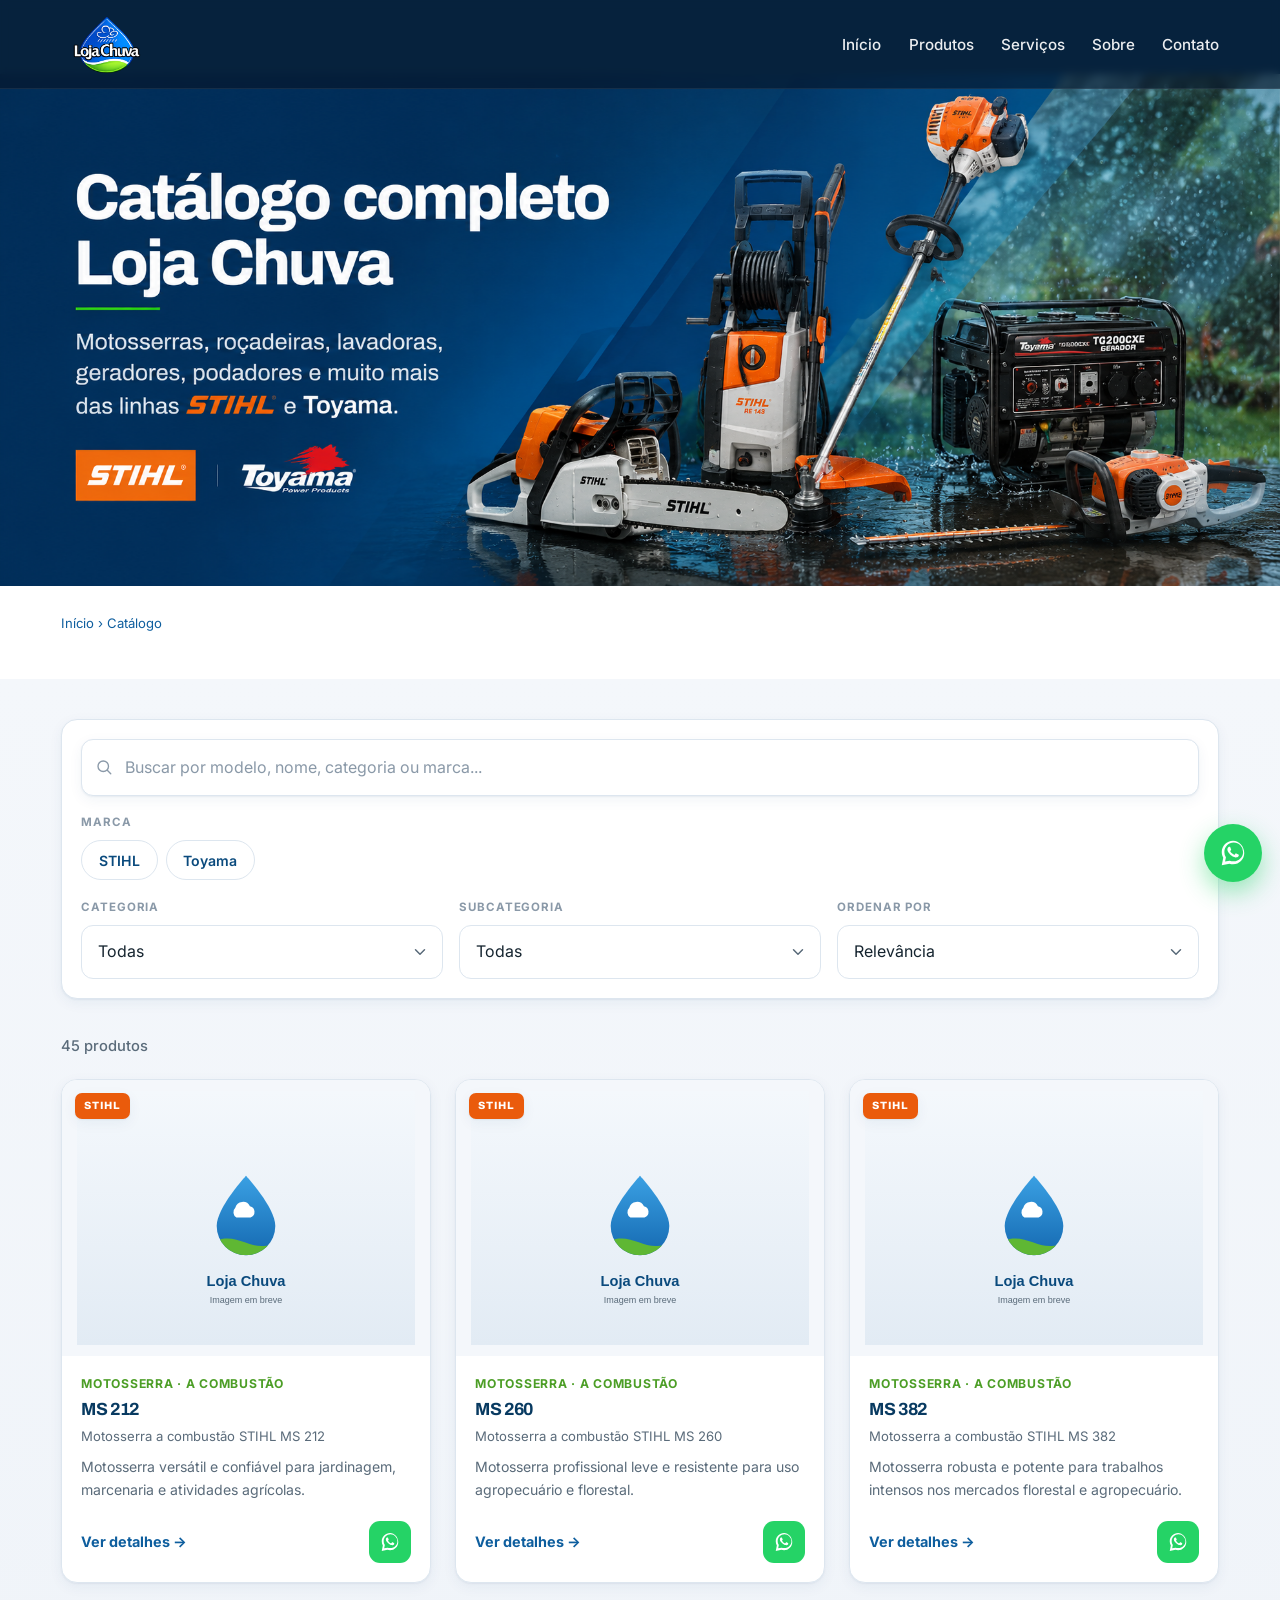
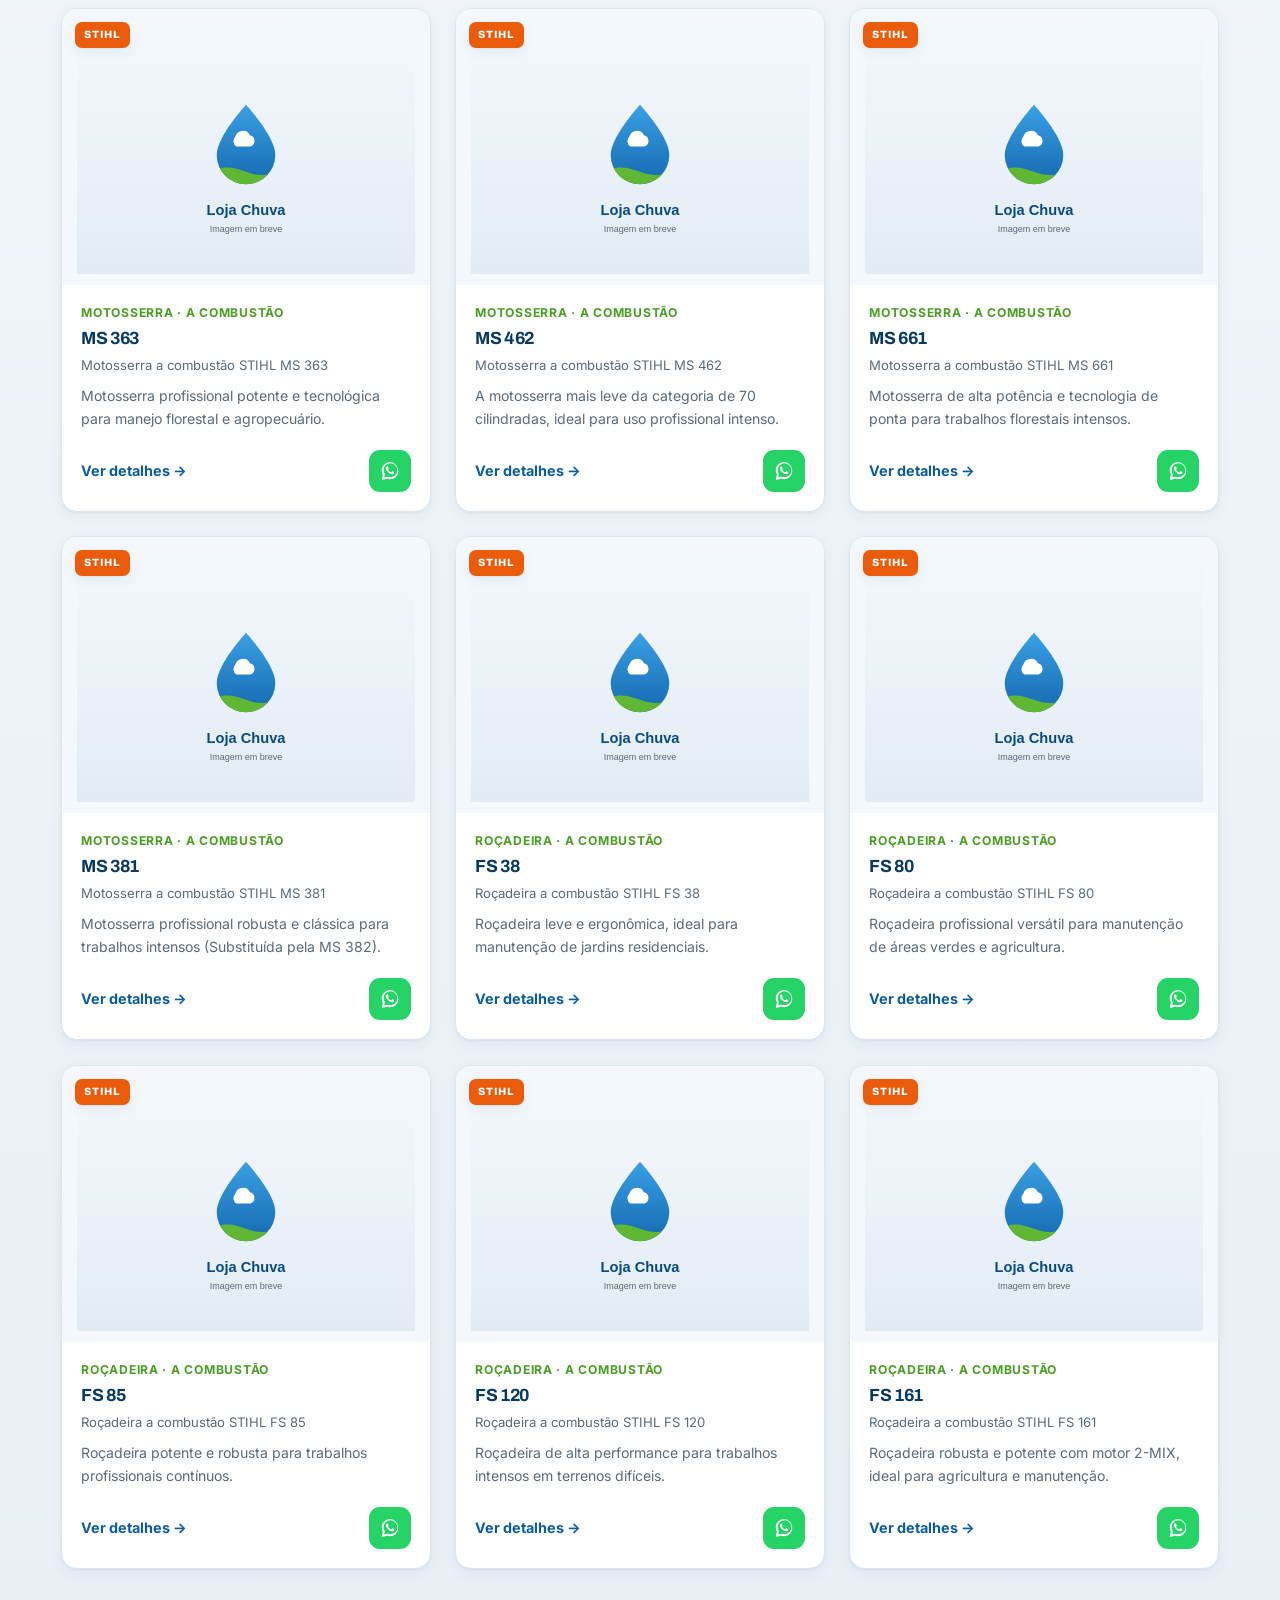
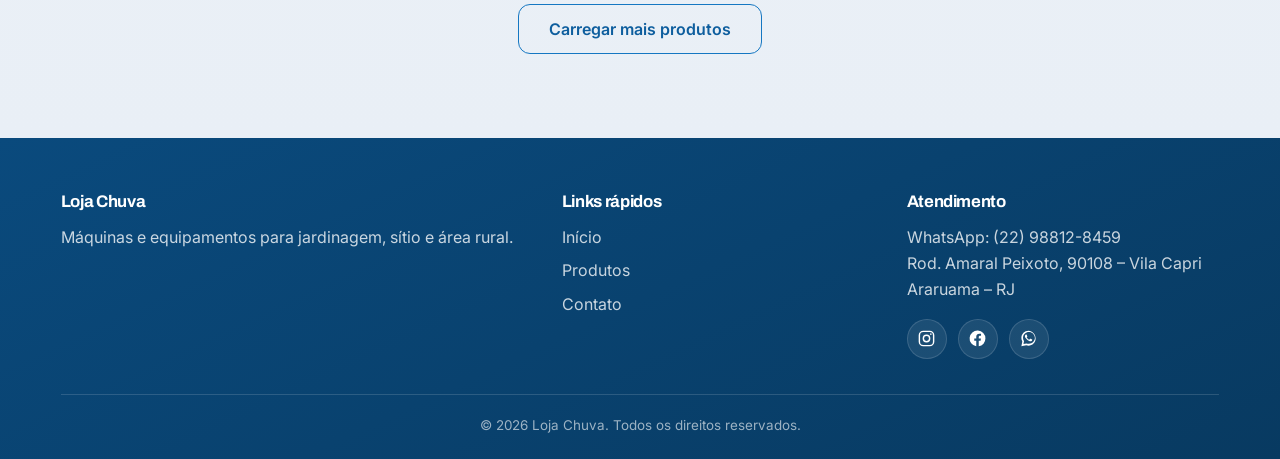
==== commit 87117f1a: "Loja Chuva v2.0 — site institucional completo Site estático com 3 páginas (index, catálogo, produto)" ====
--- a/catalogo.html
+++ b/catalogo.html
@@ -20,17 +20,7 @@
   <header class="site-header">
     <div class="site-header__inner">
       <a class="site-header__logo" href="index.html" aria-label="Loja Chuva - página inicial">
-        <svg class="site-header__mark" viewBox="0 0 48 48" fill="none" aria-hidden="true">
-          <defs>
-            <linearGradient id="lcDrop" x1="24" y1="3" x2="24" y2="46" gradientUnits="userSpaceOnUse"><stop stop-color="#3AA0E3"/><stop offset="1" stop-color="#1366AE"/></linearGradient>
-            <clipPath id="lcClip"><path d="M24 3C24 3 8 21 8 31a16 16 0 0 0 32 0C40 21 24 3 24 3Z"/></clipPath>
-          </defs>
-          <path d="M24 3C24 3 8 21 8 31a16 16 0 0 0 32 0C40 21 24 3 24 3Z" fill="url(#lcDrop)"/>
-          <g clip-path="url(#lcClip)"><path d="M0 39C12 33 19 37 29 36s17 2 24 1v12H0Z" fill="#5FB733"/><path d="M0 39C12 33 19 37 29 36s17 2 24 1" stroke="#fff" stroke-width="2" fill="none"/></g>
-          <path d="M17.6 20.6a4.2 4.2 0 0 1 8-1 3.2 3.2 0 0 1 .3 6.4H18.2a3.3 3.3 0 0 1-.6-5.4Z" fill="#fff"/>
-          <g stroke="#fff" stroke-width="1.8" stroke-linecap="round"><path d="M19 28l-1.4 2.6"/><path d="M23.5 28l-1.4 2.6"/><path d="M28 28l-1.4 2.6"/></g>
-        </svg>
-        <span class="site-header__word">Loja <span class="is-accent">Chuva</span></span>
+        <img class="site-header__logo-img" src="assets/logo/logo-loja-chuva-horizontal.png" alt="Loja Chuva">
       </a>
       <button class="menu-toggle" data-menu-toggle aria-label="Abrir menu" aria-expanded="false">☰</button>
       <nav class="main-nav" data-nav>
@@ -47,22 +37,29 @@
 
   <!-- ===================== CONTEUDO ===================== -->
   <main>
-    <!-- Hero do catalogo -->
-    <section class="catalog-hero">
-      <div class="container">
-        <nav class="catalog-hero__crumb" aria-label="Você está em">
-          <a href="index.html">Início</a> &rsaquo; <span>Catálogo</span>
-        </nav>
-        <h1 class="catalog-hero__title">Catálogo completo Loja Chuva</h1>
-        <p class="catalog-hero__sub">
-          Motosserras, roçadeiras, lavadoras, geradores, podadores e muito mais das linhas
-          STIHL e Toyama.
-        </p>
-        <div class="catalog-hero__brands" data-hero-brands aria-label="Marcas"></div>
+    <!-- Hero do catalogo: banner full-width + barra de navegação -->
+    <section class="catalog-hero catalog-hero--banner">
+      <!-- Imagem banner: ocupa toda a largura logo abaixo do header -->
+      <div class="catalog-hero__banner-wrap">
+        <img
+          class="catalog-hero__banner-img"
+          src="assets/encontre por tipo de uso/Catálogo completo de ferramentas e equipamentos.png"
+          alt="Catálogo completo Loja Chuva – STIHL e Toyama"
+          loading="eager"
+        />
+      </div>
+      <!-- Breadcrumb + filtro rápido de marcas (fundo branco full-width) -->
+      <div class="catalog-hero__foot-bar">
+        <div class="container catalog-hero__foot">
+          <nav class="catalog-hero__crumb" aria-label="Você está em">
+            <a href="index.html">Início</a> &rsaquo; <span>Catálogo</span>
+          </nav>
+          <div class="catalog-hero__brands" data-hero-brands aria-label="Marcas"></div>
+        </div>
       </div>
     </section>
 
-    <section class="page-section page-section--tint">
+    <section class="page-section page-section--tint page-section--compact-top">
       <div class="container catalog">
         <!-- Botao de filtros (mobile) -->
         <button class="catalog-filter-toggle" data-filter-toggle type="button" aria-expanded="false">
@@ -141,12 +138,11 @@
           <p>WhatsApp: (22) 98812-8459</p>
           <p>Rod. Amaral Peixoto, 90108 – Vila Capri</p>
           <p>Araruama – RJ</p>
-          <!-- TODO: substituir os # pelos links reais das redes sociais da Loja Chuva -->
           <div class="site-footer__social">
-            <a href="#" aria-label="Instagram da Loja Chuva">
+            <a href="https://www.instagram.com/lojachuvamaquinas/" target="_blank" rel="noopener" aria-label="Instagram da Loja Chuva">
               <svg viewBox="0 0 24 24" fill="none" stroke="currentColor" stroke-width="1.8" stroke-linecap="round" stroke-linejoin="round" aria-hidden="true"><rect x="3" y="3" width="18" height="18" rx="5"/><circle cx="12" cy="12" r="4"/><circle cx="17.5" cy="6.5" r="1" fill="currentColor" stroke="none"/></svg>
             </a>
-            <a href="#" aria-label="Facebook da Loja Chuva">
+            <a href="https://www.facebook.com/LOJACHUVA/?locale=pt_BR" target="_blank" rel="noopener" aria-label="Facebook da Loja Chuva">
               <svg viewBox="0 0 24 24" fill="currentColor" aria-hidden="true"><path d="M22 12a10 10 0 1 0-11.56 9.88v-6.99H7.9V12h2.54V9.8c0-2.5 1.49-3.89 3.78-3.89 1.09 0 2.24.2 2.24.2v2.46h-1.26c-1.24 0-1.63.77-1.63 1.56V12h2.78l-.44 2.89h-2.34v6.99A10 10 0 0 0 22 12z"/></svg>
             </a>
             <a data-whatsapp-generic href="#" target="_blank" rel="noopener" aria-label="WhatsApp da Loja Chuva">
--- a/css/style.css
+++ b/css/style.css
@@ -124,13 +124,25 @@
   display: flex; align-items: center; justify-content: space-between; gap: 1.2rem;
   padding: 0.7rem 1.3rem; max-width: var(--container); margin: 0 auto;
 }
-.site-header__logo { display: inline-flex; align-items: center; gap: 0.6rem; }
-.site-header__mark { width: 38px; height: 38px; flex: none; filter: drop-shadow(0 3px 5px rgba(10,74,125,0.25)); }
-.site-header__word {
-  font-family: var(--fonte-titulo); font-weight: 800; font-size: 1.45rem; letter-spacing: -0.02em;
-  color: var(--azul-700); line-height: 1;
-}
-.site-header__word .is-accent { color: var(--verde-600); }
+.site-header__logo {
+  display: inline-flex;
+  align-items: center;
+  text-decoration: none;
+}
+.site-header__logo-img {
+  display: block;
+  height: 56px;
+  width: auto;
+  max-width: 100%;
+  object-fit: contain;
+}
+@media (max-width: 768px) {
+  .site-header__logo-img {
+    height: 44px;
+    width: auto;
+  }
+  .site-footer__logo-img { width: 150px; }
+}
 
 .main-nav ul { display: flex; gap: 1.7rem; }
 .main-nav a { position: relative; font-weight: 500; font-size: 0.95rem; color: var(--tinta); padding: 0.2rem 0; }
@@ -451,9 +463,18 @@
    ============================================================= */
 .site-footer { background: linear-gradient(155deg, var(--azul-800) 0%, var(--azul-900) 100%); color: rgba(255,255,255,0.78); padding: 3.4rem 0 1.4rem; }
 .site-footer__grid { display: grid; gap: 2rem; grid-template-columns: 1fr; }
-.site-footer__brand { display: inline-flex; align-items: center; gap: 0.55rem; margin-bottom: 0.9rem; }
-.site-footer__brand svg { width: 34px; height: 34px; }
-.site-footer__brand span { font-family: var(--fonte-titulo); font-weight: 800; font-size: 1.25rem; color: #fff; }
+.site-footer__brand {
+  display: inline-flex;
+  align-items: center;
+  margin-bottom: 0.9rem;
+}
+.site-footer__logo-img {
+  display: block;
+  width: 180px;
+  max-width: 100%;
+  height: auto;
+  object-fit: contain;
+}
 .site-footer h4 { margin-bottom: 0.8rem; color: #fff; font-size: 1.05rem; }
 .site-footer a { color: rgba(255,255,255,0.78); transition: color 0.25s var(--ease); }
 .site-footer a:hover { color: var(--verde-400); }
@@ -719,3 +740,452 @@
   .catalog-panel.is-open { display: flex; }
 }
 @media (prefers-reduced-motion: reduce) { .sk { animation: none; } }
+
+/* =============================================================
+   HERO — imagem de fundo (sacada da loja) + overlay
+   ============================================================= */
+.hero {
+  position: relative;
+  min-height: 90vh;
+  display: flex;
+  align-items: center;
+  padding: 6rem 0 5rem;
+  overflow: hidden;
+  background: var(--azul-900);
+}
+.hero::before { display: none; } /* remove textura antiga do hero anterior */
+.hero__bg {
+  position: absolute;
+  inset: 0;
+  width: 100%;
+  height: 100%;
+  object-fit: cover;
+  object-position: center;
+  z-index: 0;
+}
+.hero__overlay {
+  position: absolute;
+  inset: 0;
+  z-index: 1;
+  pointer-events: none;
+  background:
+    linear-gradient(90deg, rgba(7, 28, 48, 0.86) 0%, rgba(7, 28, 48, 0.62) 42%, rgba(7, 28, 48, 0.30) 100%),
+    linear-gradient(180deg, rgba(0, 0, 0, 0.18) 0%, rgba(0, 0, 0, 0.45) 100%);
+}
+.hero__inner {
+  position: relative;
+  z-index: 2;
+  display: block;
+  grid-template-columns: none;
+}
+.hero__content { max-width: 680px; }
+.hero__title { color: #fff; }
+.hero__title span { color: #8fe06a; }
+.hero__text { color: rgba(255, 255, 255, 0.92); }
+@media (max-width: 600px) {
+  .hero { min-height: 60vh; padding: 5.5rem 0 3.6rem; }
+}
+
+/* =============================================================
+   REDESIGN v3 — melhorias de design 2026-06
+   ============================================================= */
+
+/* --- HEADER: posição fixa para continuidade visual com o hero --- */
+.site-header {
+  position: fixed;
+  left: 0;
+  right: 0;
+}
+
+/* Quando sobre hero ou catalog-hero: fundo escuro semi-transparente */
+.site-header--over-hero:not(.site-header--scrolled) {
+  background: rgba(7, 22, 42, 0.65);
+  -webkit-backdrop-filter: blur(4px);
+  backdrop-filter: blur(4px);
+  border-bottom-color: rgba(255, 255, 255, 0.07);
+  box-shadow: none;
+}
+.site-header--over-hero:not(.site-header--scrolled) .main-nav a {
+  color: rgba(255, 255, 255, 0.92);
+}
+.site-header--over-hero:not(.site-header--scrolled) .main-nav a:hover {
+  color: #fff;
+}
+.site-header--over-hero:not(.site-header--scrolled) .main-nav a::after {
+  background: rgba(255, 255, 255, 0.75);
+}
+.site-header--over-hero:not(.site-header--scrolled) .menu-toggle {
+  color: rgba(255, 255, 255, 0.92);
+}
+
+/* Ao rolar: fundo branco nítido com blur */
+.site-header--scrolled {
+  background: rgba(255, 255, 255, 0.96);
+  -webkit-backdrop-filter: blur(16px);
+  backdrop-filter: blur(16px);
+}
+/* Garante texto escuro ao rolar (override do estado hero) */
+.site-header--scrolled .main-nav a { color: var(--tinta); }
+.site-header--scrolled .menu-toggle { color: var(--azul-700); }
+
+/* Catálogo: aumenta padding-top pois o header fixo cobre os 3rem originais */
+.catalog-hero { padding-top: 5.5rem; }
+
+/* --- HERO: reposiciona a imagem da sacada para mostrar loja sem corte --- */
+.hero__bg { object-position: right center; }
+
+/* --- BENTO: cards com foto real como fundo imersivo -------------------- */
+.bento-card {
+  min-height: 220px;
+  background: var(--azul-900);
+}
+.bento-card:nth-child(2),
+.bento-card:nth-child(3),
+.bento-card:nth-child(4) {
+  background: var(--azul-900);
+}
+
+/* Remove o círculo decorativo antigo */
+.bento-card::after { display: none; }
+
+/* Overlay gradiente escuro sobre a foto (legibilidade do texto) */
+.bento-card::before {
+  content: "";
+  position: absolute; inset: 0; z-index: 1; pointer-events: none;
+  border-radius: inherit;
+  background: linear-gradient(
+    0deg,
+    rgba(6, 18, 34, 0.93) 0%,
+    rgba(6, 18, 34, 0.58) 50%,
+    rgba(6, 18, 34, 0.16) 100%
+  );
+}
+
+/* Foto de fundo */
+.bento-card__img {
+  position: absolute; inset: 0;
+  width: 100%; height: 100%;
+  object-fit: cover; object-position: center;
+  z-index: 0;
+  transition: transform 0.65s var(--ease);
+}
+.bento-card:hover .bento-card__img { transform: scale(1.06); }
+
+/* Todo o conteúdo textual fica acima do overlay */
+.bento-card > *:not(.bento-card__img) { position: relative; z-index: 2; }
+.bento-card svg { color: rgba(255, 255, 255, 0.9); }
+
+/* Layout bento desktop: 3 colunas, 2 linhas — assimétrico e impactante */
+@media (min-width: 980px) {
+  .bento {
+    grid-template-columns: repeat(3, 1fr);
+    grid-template-rows: 285px 285px;
+    grid-auto-rows: unset;
+  }
+  .bento-card:nth-child(1) { grid-column: 1;     grid-row: 1 / 3; } /* alto à esquerda  */
+  .bento-card:nth-child(2) { grid-column: 2;     grid-row: 1;     }
+  .bento-card:nth-child(3) { grid-column: 3;     grid-row: 1;     }
+  .bento-card:nth-child(4) { grid-column: 2 / 4; grid-row: 2;     } /* largo à direita  */
+}
+
+/* Tablet: 2 colunas uniformes sem spans especiais */
+@media (min-width: 760px) and (max-width: 979px) {
+  .bento { grid-template-columns: repeat(2, 1fr); }
+  .bento-card:nth-child(1) { grid-column: span 1; grid-row: span 1; }
+  .bento-card:nth-child(4) { grid-column: span 1; }
+  .bento-card { min-height: 240px; }
+}
+
+/* --- CATÁLOGO: reduz vão entre o hero e o painel de filtros ----------- */
+.page-section--compact-top { padding-top: 2.5rem; }
+
+/* Corrige flex-basis 260px virando HEIGHT no column-flex do catalog-panel */
+.catalog-panel > .catalog-search { flex: none; }
+
+/* --- HERO: overlay sólido esquerda — título não sobrepõe a sacada ------ */
+.hero__overlay {
+  background:
+    linear-gradient(
+      90deg,
+      rgba(7, 28, 48, 1.00)  0%,
+      rgba(7, 28, 48, 1.00) 44%,
+      rgba(7, 28, 48, 0.70) 55%,
+      rgba(7, 28, 48, 0.16) 70%,
+      rgba(7, 28, 48, 0.02) 100%
+    ),
+    linear-gradient(180deg, rgba(0, 0, 0, 0.12) 0%, rgba(0, 0, 0, 0.50) 100%);
+}
+.hero__content { max-width: 510px; }
+
+/* --- BENTO jardinagem: centraliza no personagem (não cortar corpo) ------- */
+.bento-card:nth-child(1) .bento-card__img {
+  object-position: 80% 30%;
+}
+
+/* --- LOGO: maior e sem excesso de espaço branco à direita --------------- */
+.site-header__logo-img {
+  height: 66px;
+  width: 200px;
+  object-fit: contain;
+  object-position: left center;
+}
+@media (max-width: 768px) {
+  .site-header__logo-img {
+    height: 50px;
+    width: 148px;
+    object-fit: contain;
+    object-position: left center;
+  }
+}
+
+/* --- COVER-BAND: redesign split-screen — texto esquerda | foto direita -- */
+.cover-band {
+  background: linear-gradient(135deg, var(--azul-900) 0%, #062545 100%);
+  display: block;
+  min-height: auto;
+  padding: 0;
+}
+/* Oculta elementos antigos do full-bleed (mantidos no HTML por segurança) */
+.cover-band > .cover-band__img,
+.cover-band > .cover-band__overlay,
+.cover-band > .cover-band__content { display: none; }
+
+/* Grid 2 colunas: conteúdo + painel de foto */
+.cover-band__split {
+  display: grid;
+  grid-template-columns: 1.1fr 0.9fr;
+  min-height: 460px;
+  align-items: center;
+  width: 100%;
+}
+.cover-band__split-left {
+  padding: 4.5rem 3rem 4.5rem 1.3rem;
+  max-width: 640px;
+}
+/* Painel da foto (direita) */
+.cover-band__split-right {
+  position: relative;
+  overflow: hidden;
+  min-height: 460px;
+  align-self: stretch;
+}
+.cover-band__split-right img {
+  width: 100%; height: 100%;
+  object-fit: cover;
+  object-position: center 30%;
+  display: block;
+}
+/* Gradiente de fusão na borda esquerda da foto */
+.cover-band__split-right::before {
+  content: "";
+  position: absolute; top: 0; left: 0; bottom: 0; width: 38%;
+  background: linear-gradient(90deg, #062545, transparent);
+  z-index: 1; pointer-events: none;
+}
+/* Tênue escurecimento geral da foto */
+.cover-band__split-right::after {
+  content: "";
+  position: absolute; inset: 0;
+  background: rgba(6, 37, 69, 0.22);
+  z-index: 1; pointer-events: none;
+}
+
+/* Mobile: empilha foto em baixo do texto */
+@media (max-width: 979px) {
+  .cover-band__split {
+    grid-template-columns: 1fr;
+  }
+  .cover-band__split-left {
+    padding: 3.5rem 1.3rem;
+    max-width: 100%;
+  }
+  .cover-band__split-right {
+    min-height: 240px;
+  }
+}
+
+/* --- SERVIÇOS "Não é só vender": banner em proporção natural ----------- */
+.service-banner {
+  aspect-ratio: auto;
+}
+.service-banner img {
+  width: 100%;
+  height: auto;
+  object-fit: initial;
+  display: block;
+}
+@media (max-width: 600px) {
+  .service-banner { aspect-ratio: auto; }
+}
+
+/* Cabeçalho da seção de serviços: mais espaço e destaque */
+#servicos .section-head { max-width: 800px; }
+#servicos .page-title {
+  font-size: clamp(1.9rem, 4.2vw, 2.9rem);
+  line-height: 1.05;
+}
+#servicos .page-title em {
+  font-style: normal;
+  color: var(--verde-600);
+}
+.services__list--grid { margin-top: 2.2rem; }
+
+/* ================================================================
+   CATÁLOGO: banner hero com imagem full-width
+   ================================================================ */
+
+/* Sobrescreve o padding genérico do catalog-hero para o banner */
+.catalog-hero--banner {
+  background: var(--azul-900);   /* fundo escuro visível sob o header transparente */
+  padding: 0;
+}
+
+/* Compensação pelo header fixo (mesmo valor usado em .catalog-hero) */
+.catalog-hero--banner .catalog-hero__banner-wrap {
+  padding-top: 74px;             /* header desktop ≈ 74 px */
+  line-height: 0;
+  overflow: hidden;
+}
+
+/* Imagem: edge-to-edge, proporção natural — sem nenhum corte */
+.catalog-hero__banner-img {
+  display: block;
+  width: 100%;
+  height: auto;          /* altura natural da imagem (2.5:1) */
+  object-fit: unset;     /* sem crop */
+  max-width: 100%;
+}
+
+/* Wrapper full-width branco para o footer — evita o fundo escuro da section nas laterais */
+.catalog-hero__foot-bar {
+  background: #fff;
+  border-bottom: 1px solid var(--azul-100);
+  width: 100%;
+}
+
+/* Barra interior: breadcrumb à esquerda + chips de marca à direita */
+.catalog-hero__foot {
+  display: flex;
+  align-items: center;
+  justify-content: space-between;
+  flex-wrap: wrap;
+  gap: 0.6rem 1.5rem;
+  padding-top: 0.9rem;
+  padding-bottom: 1rem;
+}
+
+/* Breadcrumb com cor escura (fundo branco) */
+.catalog-hero--banner .catalog-hero__crumb,
+.catalog-hero--banner .catalog-hero__crumb a {
+  color: var(--azul-700);
+}
+.catalog-hero--banner .catalog-hero__crumb a:hover {
+  color: var(--azul-900);
+}
+
+/* Oculta o título e subtítulo do hero quando o banner está ativo
+   (a informação já está na imagem) */
+.catalog-hero--banner .catalog-hero__title,
+.catalog-hero--banner .catalog-hero__sub { display: none; }
+
+/* ---- Mobile -------------------------------------------------- */
+@media (max-width: 768px) {
+  .catalog-hero--banner .catalog-hero__banner-wrap {
+    padding-top: 60px;           /* header mobile ≈ 60 px */
+  }
+  .catalog-hero__foot {
+    flex-direction: column;
+    align-items: flex-start;
+    gap: 0.5rem;
+    padding-bottom: 0.9rem;
+  }
+}
+
+/* ================================================================
+   MOBILE — otimização completa (max-width: 768px / 480px)
+   ================================================================ */
+
+@media (max-width: 768px) {
+  /* Seções: respiro vertical menor em telas compactas */
+  .page-section { padding: 3.6rem 0; }
+
+  /* Hero: botões em coluna, largura igual (evita botões com tamanhos diferentes) */
+  .hero__actions {
+    flex-direction: column;
+    align-items: stretch;
+  }
+  .hero__actions .btn {
+    width: 100%;
+    justify-content: center;
+  }
+
+  /* Hero: badges em grade 2 colunas (evita lista longa vertical) */
+  .hero__badges {
+    display: grid;
+    grid-template-columns: 1fr 1fr;
+  }
+
+  /* Cover-band: título com fonte menor para caber na tela sem overflow */
+  .cover-band__title {
+    font-size: clamp(1.4rem, 5vw, 1.85rem);
+    overflow-wrap: break-word;
+    word-break: break-word;
+  }
+
+  /* Cover-band: garante que o conteúdo da esquerda não vaze */
+  .cover-band__split-left {
+    overflow-wrap: break-word;
+    overflow: hidden;
+  }
+
+  /* Cover-band: botão de CTA full-width */
+  .cover-band__split-left .btn {
+    width: 100%;
+    justify-content: center;
+  }
+
+  /* Sobre: foto menor para dar mais espaço ao texto */
+  .about__photo { min-height: 220px; }
+
+  /* Contato: mapa com altura menor e adequada */
+  .contact__map { min-height: 260px; }
+  .contact__map iframe { min-height: 260px; }
+  .contact__map-frame { min-height: 260px !important; }
+
+  /* Catálogo: grade de 2 colunas no tablet médio */
+  .catalog .product-grid { grid-template-columns: repeat(2, 1fr); }
+}
+
+@media (max-width: 480px) {
+  /* Seções: padding bem compacto */
+  .page-section { padding: 3rem 0; }
+
+  /* Hero: título menor em telas muito pequenas */
+  .hero__title { font-size: clamp(1.9rem, 7.5vw, 2.5rem); }
+
+  /* Hero: texto descritivo menor */
+  .hero__text { font-size: 1rem; }
+
+  /* Bento: cards com altura mínima boa para imagem aparecer */
+  .bento-card { min-height: 200px; }
+
+  /* Catálogo: grade de 1 coluna em telas pequenas */
+  .catalog .product-grid { grid-template-columns: 1fr; }
+
+  /* Produto: grid coluna única */
+  .product-grid { grid-template-columns: 1fr; }
+
+  /* Cover-band: imagem menor */
+  .cover-band__split-right { min-height: 200px; }
+
+  /* Galeria: força coluna única e altura ajustada */
+  .gallery { grid-template-columns: 1fr !important; }
+  .gallery__item { min-height: 200px; }
+  .gallery__item--lg { min-height: 240px; }
+
+  /* Serviços: banner sem proporção fixa */
+  .service-banner { aspect-ratio: auto; min-height: 180px; }
+
+  /* Footer: menos padding */
+  .site-footer { padding: 2.8rem 0 1.2rem; }
+}
